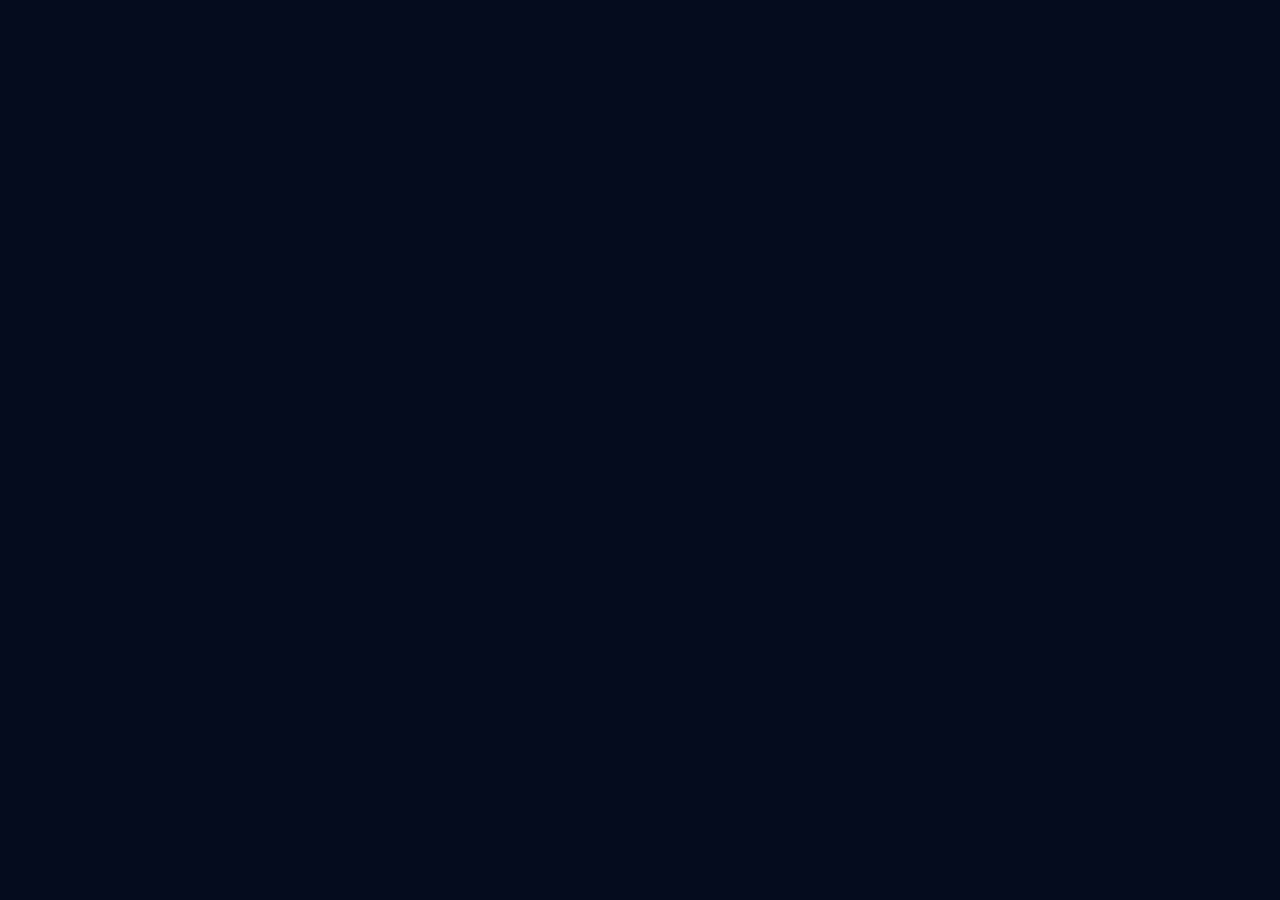
==== index.html @ e6cafde7 "Initial portfolio upload" ====
<!DOCTYPE html>
<html lang="en">
<head>
  <meta charset="UTF-8">
  <meta name="viewport" content="width=device-width, initial-scale=1.0">
  <title>SecureShare | Secure File Sharing System</title>
  <meta
    name="description"
    content="SecureShare is a structured secure file sharing demo with separated frontend, backend, styles, and architecture docs."
  >
  <link rel="preconnect" href="https://fonts.googleapis.com">
  <link rel="preconnect" href="https://fonts.gstatic.com" crossorigin>
  <link
    href="https://fonts.googleapis.com/css2?family=Plus+Jakarta+Sans:wght@300;400;500;600;700;800&family=JetBrains+Mono:wght@400;500&display=swap"
    rel="stylesheet"
  >
  <script src="https://cdnjs.cloudflare.com/ajax/libs/Chart.js/4.4.1/chart.umd.js"></script>
  <link rel="stylesheet" href="frontend/css/styles.css">
</head>
<body>
  <canvas id="bg-canvas"></canvas>
  <div class="app" id="app"></div>
  <script src="frontend/js/data.js"></script>
  <script src="frontend/js/charts.js"></script>
  <script src="frontend/js/app.js"></script>
</body>
</html>
---- frontend/css/styles.css ----
*, *::before, *::after {
  box-sizing: border-box;
  margin: 0;
  padding: 0;
}

:root {
  --bg: #030d1a;
  --bg2: #061525;
  --bg3: #071e33;
  --bg4: #0a2540;
  --blue: #1a6cf6;
  --blue2: #2879ff;
  --blue3: #3d8bff;
  --cyan: #00c6ff;
  --white: #ffffff;
  --white80: rgba(255, 255, 255, 0.8);
  --white60: rgba(255, 255, 255, 0.6);
  --white40: rgba(255, 255, 255, 0.4);
  --white20: rgba(255, 255, 255, 0.2);
  --white10: rgba(255, 255, 255, 0.1);
  --white05: rgba(255, 255, 255, 0.05);
  --success: #10d48e;
  --warning: #f59e0b;
  --danger: #f43f5e;
  --border: rgba(255, 255, 255, 0.1);
  --border2: rgba(255, 255, 255, 0.15);
  --card: rgba(255, 255, 255, 0.04);
  --card2: rgba(255, 255, 255, 0.07);
  --radius: 12px;
  --radius2: 16px;
  --radius3: 20px;
  --font: "Plus Jakarta Sans", sans-serif;
  --mono: "JetBrains Mono", monospace;
  --sidebar: 252px;
}

body {
  font-family: var(--font);
  background: var(--bg);
  color: var(--white);
  min-height: 100vh;
  overflow-x: hidden;
}

button,
input,
select,
textarea {
  font: inherit;
}

#bg-canvas {
  position: fixed;
  inset: 0;
  width: 100%;
  height: 100%;
  z-index: 0;
  pointer-events: none;
}

.app {
  position: relative;
  z-index: 1;
  display: flex;
  min-height: 100vh;
}

.auth-screen {
  width: 100%;
  display: flex;
  align-items: center;
  justify-content: center;
  min-height: 100vh;
  padding: 2rem;
}

.auth-card,
.table-card,
.chart-card,
.config-card,
.req-card,
.stat-card,
.plan-card,
.feature-mini,
.contact-card,
.contact-info {
  background:
    linear-gradient(145deg, rgba(255, 255, 255, 0.1), rgba(255, 255, 255, 0.035)),
    rgba(5, 18, 34, 0.58);
  border: 1px solid rgba(255, 255, 255, 0.14);
  border-radius: var(--radius2);
  backdrop-filter: blur(22px);
  box-shadow: 0 18px 60px rgba(0, 0, 0, 0.22), inset 0 1px 0 rgba(255, 255, 255, 0.08);
  transition: border-color 0.22s, box-shadow 0.22s, transform 0.22s;
}

.table-card:hover,
.chart-card:hover,
.config-card:hover,
.req-card:hover,
.stat-card:hover,
.plan-card:hover,
.feature-mini:hover,
.contact-card:hover,
.contact-info:hover {
  border-color: rgba(61, 139, 255, 0.34);
  box-shadow: 0 22px 70px rgba(0, 0, 0, 0.26), 0 0 34px rgba(26, 108, 246, 0.18);
  transform: translateY(-2px);
}

.auth-card {
  background: rgba(6, 21, 37, 0.92);
  border-radius: var(--radius3);
  padding: 3rem 2.5rem;
  width: 100%;
  max-width: 440px;
}

.auth-logo,
.sidebar-logo,
.user-chip,
.page-header,
.header-actions,
.config-row,
.plan-price-row,
.sub-summary {
  display: flex;
  align-items: center;
}

.auth-logo {
  gap: 10px;
  margin-bottom: 2rem;
  justify-content: center;
}

.logo-icon,
.s-logo-icon {
  background: linear-gradient(135deg, #1a6cf6, #00c6ff);
  display: flex;
  align-items: center;
  justify-content: center;
}

.logo-icon {
  width: 44px;
  height: 44px;
  border-radius: 12px;
}

.s-logo-icon {
  width: 36px;
  height: 36px;
  border-radius: 10px;
}

.auth-logo span,
.sidebar-logo span {
  font-weight: 800;
  letter-spacing: -0.5px;
}

.auth-logo span {
  font-size: 22px;
}

.sidebar-logo span {
  font-size: 17px;
}

.auth-logo em,
.sidebar-logo em {
  color: var(--cyan);
  font-style: normal;
}

.auth-title {
  font-size: 26px;
  font-weight: 700;
  margin-bottom: 0.5rem;
  text-align: center;
}

.auth-sub,
.page-sub,
.config-desc,
.fsize,
.v-date,
.v-changes,
.sub-copy p,
.sub-feature {
  color: var(--white60);
}

.auth-sub {
  font-size: 14px;
  text-align: center;
  margin-bottom: 2rem;
}

.form-group {
  margin-bottom: 1.25rem;
}

.form-label {
  display: block;
  font-size: 13px;
  font-weight: 500;
  color: var(--white80);
  margin-bottom: 0.5rem;
}

.form-input,
.search-input,
select {
  width: 100%;
  background: rgba(255, 255, 255, 0.06);
  border: 1px solid var(--border);
  border-radius: 10px;
  padding: 0.75rem 1rem;
  color: var(--white);
  outline: none;
  transition: 0.2s;
}

textarea.form-input {
  min-height: 150px;
  resize: vertical;
  line-height: 1.6;
}

.form-input:focus,
.search-input:focus,
select:focus {
  border-color: var(--blue);
  background: rgba(26, 108, 246, 0.08);
}

.form-input::placeholder,
.search-input::placeholder {
  color: var(--white40);
}

.btn,
.btn-primary {
  display: inline-flex;
  align-items: center;
  justify-content: center;
  gap: 0.5rem;
  cursor: pointer;
  transition: 0.18s;
  border: none;
}

.btn-primary {
  width: 100%;
  background: linear-gradient(135deg, #1a6cf6, #0099e6);
  border-radius: 10px;
  padding: 0.85rem;
  color: #fff;
  font-size: 15px;
  font-weight: 600;
}

.btn-primary:hover,
.btn-blue:hover {
  transform: translateY(-1px);
  box-shadow: 0 8px 32px rgba(26, 108, 246, 0.4);
}

.auth-toggle {
  text-align: center;
  margin-top: 1.5rem;
  font-size: 13px;
  color: var(--white60);
}

.auth-toggle a {
  color: var(--cyan);
  cursor: pointer;
  text-decoration: none;
  font-weight: 500;
}

.sidebar {
  width: var(--sidebar);
  min-height: 100vh;
  background: rgba(6, 21, 37, 0.95);
  border-right: 1px solid var(--border);
  display: flex;
  flex-direction: column;
  position: fixed;
  left: 0;
  top: 0;
  z-index: 100;
  backdrop-filter: blur(20px);
}

.sidebar-logo {
  padding: 1.5rem 1.25rem;
  border-bottom: 1px solid var(--border);
  gap: 10px;
}

.sidebar-nav {
  flex: 1;
  padding: 1rem 0.75rem;
  display: flex;
  flex-direction: column;
  gap: 4px;
}

.nav-section {
  font-size: 10px;
  font-weight: 700;
  letter-spacing: 1.5px;
  color: var(--white40);
  text-transform: uppercase;
  padding: 0.75rem 0.5rem 0.25rem;
  margin-top: 0.75rem;
}

.nav-item {
  display: flex;
  align-items: center;
  gap: 10px;
  padding: 0.65rem 0.75rem;
  border-radius: 10px;
  cursor: pointer;
  font-size: 13.5px;
  font-weight: 500;
  color: var(--white60);
  transition: 0.15s;
}

.nav-item:hover {
  background: var(--white05);
  color: var(--white);
}

.nav-item[data-page="contact"] {
  margin-top: 0.35rem;
  background: linear-gradient(135deg, rgba(26, 108, 246, 0.16), rgba(0, 198, 255, 0.08));
  border: 1px solid rgba(61, 139, 255, 0.22);
  box-shadow: inset 0 1px 0 rgba(255, 255, 255, 0.08);
}

.nav-item[data-page="contact"]:hover,
.nav-item[data-page="contact"].active {
  color: var(--white);
  border-color: rgba(0, 198, 255, 0.42);
  background: linear-gradient(135deg, rgba(26, 108, 246, 0.34), rgba(0, 198, 255, 0.18));
  box-shadow: 0 0 28px rgba(26, 108, 246, 0.28), inset 0 1px 0 rgba(255, 255, 255, 0.14);
  transform: translateY(-1px);
}

.nav-item.active {
  background: rgba(26, 108, 246, 0.18);
  color: var(--blue3);
  border: 1px solid rgba(26, 108, 246, 0.25);
}

.nav-badge {
  margin-left: auto;
  background: var(--blue);
  color: #fff;
  font-size: 10px;
  font-weight: 700;
  padding: 2px 7px;
  border-radius: 20px;
}

.sidebar-footer {
  padding: 1rem 0.75rem;
  border-top: 1px solid var(--border);
}

.user-chip {
  gap: 10px;
  padding: 0.6rem 0.75rem;
  border-radius: 10px;
}

.user-avatar {
  width: 32px;
  height: 32px;
  border-radius: 50%;
  background: linear-gradient(135deg, #1a6cf6, #00c6ff);
  display: flex;
  align-items: center;
  justify-content: center;
  font-size: 12px;
  font-weight: 700;
  flex-shrink: 0;
}

.user-info {
  flex: 1;
  min-width: 0;
}

.user-name {
  font-size: 13px;
  font-weight: 600;
}

.user-role {
  font-size: 11px;
  color: var(--white40);
  margin-top: 1px;
}

.logout-btn {
  cursor: pointer;
  color: var(--white40);
}

.logout-btn:hover {
  color: var(--danger);
}

.main {
  margin-left: var(--sidebar);
  flex: 1;
  padding: 2rem;
  overflow-y: auto;
}

.page-header {
  justify-content: space-between;
  margin-bottom: 2rem;
  gap: 1rem;
}

.page-title {
  font-size: 24px;
  font-weight: 800;
  letter-spacing: -0.5px;
}

.page-sub {
  font-size: 14px;
  margin-top: 2px;
}

.header-actions {
  gap: 0.75rem;
  flex-wrap: wrap;
}

.btn {
  padding: 0.6rem 1.25rem;
  border-radius: 10px;
  font-size: 13.5px;
  font-weight: 600;
}

.btn svg,
.enc-badge svg,
.config-section-title svg,
.upload-icon svg,
.modal-close svg,
.notif svg,
.sidebar svg,
.logo-icon svg,
.s-logo-icon svg {
  width: 16px;
  height: 16px;
  fill: none;
  stroke: currentColor;
  stroke-width: 2;
}

.btn-blue {
  background: linear-gradient(135deg, #1a6cf6, #0099e6);
  color: #fff;
}

.btn-ghost {
  background: var(--card);
  border: 1px solid var(--border);
  color: var(--white80);
}

.btn-ghost:hover {
  background: var(--card2);
  border-color: var(--border2);
}

.btn-danger {
  background: rgba(244, 63, 94, 0.15);
  border: 1px solid rgba(244, 63, 94, 0.3);
  color: var(--danger);
}

.btn-success {
  background: rgba(16, 212, 142, 0.15);
  border: 1px solid rgba(16, 212, 142, 0.3);
  color: var(--success);
}

.btn-sm {
  padding: 0.4rem 0.9rem;
  font-size: 12px;
}

.kpi-grid,
.charts-grid,
.config-grid,
.req-grid,
.admin-stats,
.sub-plans,
.sub-features-grid {
  display: grid;
  gap: 1rem;
}

.kpi-grid {
  grid-template-columns: repeat(4, 1fr);
  margin-bottom: 2rem;
}

.kpi-card {
  background: var(--card);
  border: 1px solid var(--border);
  border-radius: var(--radius2);
  padding: 1.25rem;
  position: relative;
  overflow: hidden;
}

.kpi-card::before {
  content: "";
  position: absolute;
  top: 0;
  left: 0;
  right: 0;
  height: 3px;
}

.kpi-card.blue::before { background: linear-gradient(90deg, #1a6cf6, #00c6ff); }
.kpi-card.green::before { background: linear-gradient(90deg, #10d48e, #05f0a3); }
.kpi-card.yellow::before { background: linear-gradient(90deg, #f59e0b, #fcd34d); }
.kpi-card.red::before { background: linear-gradient(90deg, #f43f5e, #fb7185); }

.kpi-label {
  font-size: 12px;
  font-weight: 500;
  color: var(--white60);
  text-transform: uppercase;
  letter-spacing: 0.8px;
  margin-bottom: 0.5rem;
}

.kpi-value {
  font-size: 32px;
  font-weight: 800;
  letter-spacing: -1px;
  margin-bottom: 0.25rem;
}

.kpi-change {
  font-size: 12px;
  font-weight: 500;
}

.up { color: var(--success); }
.down { color: var(--danger); }

.kpi-icon {
  position: absolute;
  right: 1.25rem;
  top: 1.25rem;
  width: 40px;
  height: 40px;
  border-radius: 10px;
  display: flex;
  align-items: center;
  justify-content: center;
}

.kpi-card.blue .kpi-icon { background: rgba(26, 108, 246, 0.15); color: var(--blue3); }
.kpi-card.green .kpi-icon { background: rgba(16, 212, 142, 0.15); color: var(--success); }
.kpi-card.yellow .kpi-icon { background: rgba(245, 158, 11, 0.15); color: var(--warning); }
.kpi-card.red .kpi-icon { background: rgba(244, 63, 94, 0.15); color: var(--danger); }

.charts-grid {
  grid-template-columns: 1fr 1fr;
  margin-bottom: 2rem;
}

.chart-card {
  padding: 1.5rem;
}

.chart-card.wide {
  grid-column: span 2;
}

.chart-title,
.table-header,
.modal-header,
.modal-footer,
.config-section-title {
  display: flex;
  align-items: center;
  justify-content: space-between;
}

.chart-title {
  font-size: 15px;
  font-weight: 700;
  margin-bottom: 1.25rem;
}

.chart-sub {
  font-size: 12px;
  color: var(--white40);
  font-weight: 400;
}

.chart-wrap {
  position: relative;
  height: 220px;
}

.chart-wrap.tall {
  height: 280px;
}

.table-card {
  overflow: hidden;
}

.table-header {
  padding: 1.25rem 1.5rem;
  border-bottom: 1px solid var(--border);
  gap: 1rem;
}

.table-title {
  font-size: 15px;
  font-weight: 700;
}

.search-input {
  width: 220px;
}

table {
  width: 100%;
  border-collapse: collapse;
}

thead th {
  padding: 0.75rem 1.5rem;
  font-size: 11px;
  font-weight: 600;
  letter-spacing: 0.8px;
  color: var(--white40);
  text-transform: uppercase;
  text-align: left;
  border-bottom: 1px solid var(--border);
}

tbody tr {
  border-bottom: 1px solid rgba(255, 255, 255, 0.05);
}

tbody tr:hover {
  background: var(--white05);
}

tbody td {
  padding: 0.9rem 1.5rem;
  font-size: 13.5px;
}

.file-name,
.action-btns,
.tabs,
.bd-legend,
.sub-badges,
.sub-feature {
  display: flex;
  align-items: center;
}

.file-name,
.action-btns,
.tabs,
.bd-legend,
.sub-badges {
  gap: 0.75rem;
}

.file-icon {
  width: 34px;
  height: 34px;
  border-radius: 8px;
  display: flex;
  align-items: center;
  justify-content: center;
  font-size: 11px;
  font-weight: 700;
}

.file-icon.pdf { background: rgba(244, 63, 94, 0.15); color: #fb7185; }
.file-icon.doc { background: rgba(26, 108, 246, 0.15); color: var(--blue3); }
.file-icon.img { background: rgba(16, 212, 142, 0.15); color: var(--success); }
.file-icon.zip { background: rgba(245, 158, 11, 0.15); color: var(--warning); }
.file-icon.txt { background: rgba(255, 255, 255, 0.08); color: var(--white60); }

.fname,
.config-key,
.sub-copy h3 {
  font-weight: 600;
}

.badge,
.enc-badge {
  display: inline-flex;
  align-items: center;
  gap: 4px;
  border-radius: 20px;
  font-size: 11px;
  font-weight: 600;
}

.badge {
  padding: 3px 10px;
}

.badge::before {
  content: "";
  width: 5px;
  height: 5px;
  border-radius: 50%;
  background: currentColor;
}

.badge.active { background: rgba(16, 212, 142, 0.15); color: var(--success); }
.badge.expired { background: rgba(244, 63, 94, 0.15); color: var(--danger); }
.badge.pending { background: rgba(245, 158, 11, 0.15); color: var(--warning); }
.badge.shared { background: rgba(26, 108, 246, 0.15); color: var(--blue3); }

.upload-zone {
  border: 2px dashed rgba(26, 108, 246, 0.4);
  border-radius: var(--radius2);
  padding: 3rem 2rem;
  text-align: center;
  cursor: pointer;
  background: rgba(26, 108, 246, 0.04);
  position: relative;
}

.upload-zone:hover,
.upload-zone.drag {
  border-color: var(--blue);
  background: rgba(26, 108, 246, 0.08);
}

.upload-icon {
  width: 56px;
  height: 56px;
  background: rgba(26, 108, 246, 0.15);
  border-radius: 16px;
  margin: 0 auto 1rem;
  display: flex;
  align-items: center;
  justify-content: center;
}

.upload-icon svg { width: 28px; height: 28px; color: var(--blue3); }

.upload-title {
  font-size: 16px;
  font-weight: 700;
  margin-bottom: 0.5rem;
}

.upload-desc {
  font-size: 13px;
  color: var(--white60);
}

.upload-input {
  position: absolute;
  inset: 0;
  opacity: 0;
  cursor: pointer;
}

.progress-bar {
  height: 6px;
  background: rgba(255, 255, 255, 0.1);
  border-radius: 10px;
  overflow: hidden;
  margin: 0.75rem 0;
}

.progress-fill {
  height: 100%;
  background: linear-gradient(90deg, #1a6cf6, #00c6ff);
  border-radius: 10px;
  transition: width 0.3s;
}

.config-grid {
  grid-template-columns: 1fr 1fr;
}

.config-card {
  padding: 1.5rem;
}

.config-section-title {
  font-size: 14px;
  font-weight: 700;
  margin-bottom: 1.25rem;
  gap: 0.5rem;
  justify-content: flex-start;
}

.config-section-title svg {
  color: var(--blue3);
}

.config-row {
  justify-content: space-between;
  padding: 0.75rem 0;
  border-bottom: 1px solid rgba(255, 255, 255, 0.05);
  gap: 1rem;
}

.config-row:last-child {
  border-bottom: none;
}

.config-desc {
  font-size: 11px;
  margin-top: 2px;
}

.toggle {
  width: 40px;
  height: 22px;
  background: rgba(255, 255, 255, 0.15);
  border-radius: 11px;
  position: relative;
  cursor: pointer;
  transition: 0.2s;
  flex-shrink: 0;
}

.toggle::after {
  content: "";
  position: absolute;
  width: 16px;
  height: 16px;
  background: #fff;
  border-radius: 50%;
  top: 3px;
  left: 3px;
  transition: 0.2s;
}

.toggle.on {
  background: var(--blue);
}

.toggle.on::after {
  left: 21px;
}

.version-timeline {
  display: flex;
  flex-direction: column;
  gap: 0.75rem;
}

.version-item {
  display: flex;
  gap: 1rem;
}

.v-dot {
  width: 10px;
  height: 10px;
  border-radius: 50%;
  background: var(--blue);
  margin-top: 4px;
  flex-shrink: 0;
}

.v-dot.current {
  background: var(--success);
  box-shadow: 0 0 0 4px rgba(16, 212, 142, 0.2);
}

.v-label {
  font-size: 13px;
  font-weight: 600;
}

.v-date,
.v-changes {
  font-size: 12px;
}

.req-grid {
  grid-template-columns: repeat(3, 1fr);
  margin-bottom: 2rem;
}

.req-card {
  padding: 1.25rem;
}

.req-id {
  font-size: 10px;
  font-weight: 700;
  letter-spacing: 1px;
  color: var(--white40);
  text-transform: uppercase;
  margin-bottom: 0.5rem;
}

.req-title {
  font-size: 14px;
  font-weight: 600;
  margin-bottom: 0.5rem;
}

.req-status-bar {
  height: 5px;
  background: rgba(255, 255, 255, 0.1);
  border-radius: 10px;
  overflow: hidden;
  margin: 0.75rem 0;
}

.req-fill {
  height: 100%;
}

.fill-done { background: linear-gradient(90deg, #10d48e, #05f0a3); }
.fill-partial { background: linear-gradient(90deg, #f59e0b, #fcd34d); }
.fill-todo { background: linear-gradient(90deg, #f43f5e, #fb7185); }

.req-meta {
  display: flex;
  align-items: center;
  justify-content: space-between;
  font-size: 11px;
  color: var(--white40);
  gap: 0.5rem;
}

.admin-stats {
  grid-template-columns: repeat(3, 1fr);
  margin-bottom: 2rem;
}

.stat-card {
  padding: 1.25rem;
  display: flex;
  align-items: center;
  gap: 1rem;
}

.stat-icon {
  width: 44px;
  height: 44px;
  border-radius: 12px;
  display: flex;
  align-items: center;
  justify-content: center;
}

.stat-icon.blue { background: rgba(26, 108, 246, 0.15); color: var(--blue3); }
.stat-icon.green { background: rgba(16, 212, 142, 0.15); color: var(--success); }
.stat-icon.orange { background: rgba(245, 158, 11, 0.15); color: var(--warning); }

.stat-num {
  font-size: 26px;
  font-weight: 800;
}

.stat-lbl {
  font-size: 12px;
  color: var(--white60);
}

.modal-overlay {
  position: fixed;
  inset: 0;
  background: rgba(0, 0, 0, 0.7);
  z-index: 200;
  display: flex;
  align-items: center;
  justify-content: center;
  padding: 2rem;
}

.modal {
  background: #061525;
  border: 1px solid var(--border2);
  border-radius: var(--radius2);
  width: 100%;
  max-width: 520px;
  max-height: 90vh;
  overflow-y: auto;
}

.modal-header,
.modal-body,
.modal-footer {
  padding: 1.5rem;
}

.modal-header {
  border-bottom: 1px solid var(--border);
}

.modal-title {
  font-size: 17px;
  font-weight: 700;
}

.modal-close {
  width: 32px;
  height: 32px;
  background: var(--card2);
  border-radius: 8px;
  display: grid;
  place-items: center;
  color: var(--white60);
  border: none;
  cursor: pointer;
}

.modal-footer {
  border-top: 1px solid var(--border);
  justify-content: flex-end;
  gap: 0.75rem;
}

.notif {
  position: fixed;
  bottom: 2rem;
  right: 2rem;
  background: #061525;
  border: 1px solid var(--success);
  border-radius: 12px;
  padding: 1rem 1.25rem;
  display: flex;
  align-items: center;
  gap: 0.75rem;
  font-size: 13.5px;
  font-weight: 500;
  z-index: 300;
}

.tabs {
  margin-bottom: 1.5rem;
  background: var(--card);
  border: 1px solid var(--border);
  border-radius: 10px;
  padding: 4px;
  width: fit-content;
}

.tab {
  padding: 0.5rem 1.1rem;
  border-radius: 8px;
  font-size: 13px;
  font-weight: 500;
  cursor: pointer;
  color: var(--white60);
}

.tab.active {
  background: rgba(26, 108, 246, 0.2);
  color: var(--blue3);
}

.online-dot {
  width: 8px;
  height: 8px;
  border-radius: 50%;
  background: var(--success);
  display: inline-block;
  margin-right: 6px;
  box-shadow: 0 0 0 3px rgba(16, 212, 142, 0.2);
}

.enc-badge {
  background: rgba(0, 198, 255, 0.08);
  border: 1px solid rgba(0, 198, 255, 0.2);
  padding: 3px 10px;
  color: var(--cyan);
}

.link-box {
  background: var(--bg3);
  border: 1px solid var(--border);
  border-radius: 10px;
  padding: 0.75rem 1rem;
  font-family: var(--mono);
  font-size: 12px;
  color: var(--cyan);
  display: flex;
  align-items: center;
  justify-content: space-between;
  gap: 0.5rem;
  word-break: break-all;
  margin-top: 0.75rem;
}

.expiry {
  font-size: 11px;
  font-family: var(--mono);
  color: var(--white60);
  background: rgba(255, 255, 255, 0.06);
  padding: 2px 8px;
  border-radius: 6px;
}

.bd-legend {
  margin-bottom: 1rem;
  font-size: 12px;
  gap: 1.5rem;
}

.bd-leg-item {
  display: flex;
  align-items: center;
  gap: 0.4rem;
  color: var(--white60);
}

.bd-leg-dot {
  width: 10px;
  height: 3px;
  border-radius: 2px;
}

.sub-grid {
  display: grid;
  grid-template-columns: 1.15fr 0.85fr;
  gap: 1.25rem;
  margin-bottom: 1.5rem;
}

.sub-summary,
.plan-card,
.feature-mini {
  padding: 1.5rem;
}

.sub-summary {
  justify-content: space-between;
  gap: 1.5rem;
}

.sub-badges {
  flex-wrap: wrap;
  margin-top: 1rem;
}

.sub-copy h2 {
  font-size: 26px;
  margin-bottom: 0.5rem;
}

.sub-copy p {
  line-height: 1.7;
}

.sub-metric {
  display: grid;
  grid-template-columns: repeat(2, minmax(120px, 1fr));
  gap: 0.9rem;
  width: 100%;
}

.sub-metric-card {
  background: rgba(255, 255, 255, 0.05);
  border: 1px solid var(--border);
  border-radius: var(--radius);
  padding: 1rem;
}

.sub-metric-card strong {
  display: block;
  font-size: 24px;
  margin-bottom: 0.3rem;
}

.sub-plans {
  grid-template-columns: repeat(3, 1fr);
}

.plan-card.featured {
  border-color: rgba(26, 108, 246, 0.35);
  box-shadow: 0 10px 40px rgba(26, 108, 246, 0.18);
}

.plan-name {
  font-size: 12px;
  color: var(--white60);
  text-transform: uppercase;
  letter-spacing: 1px;
  margin-bottom: 0.75rem;
}

.plan-price-row {
  justify-content: space-between;
  margin-bottom: 0.75rem;
  gap: 1rem;
}

.plan-price {
  font-size: 34px;
  font-weight: 800;
}

.plan-cycle {
  color: var(--white40);
  font-size: 13px;
}

.plan-card ul {
  list-style: none;
  margin: 1rem 0 1.25rem;
  display: grid;
  gap: 0.7rem;
}

.sub-features-grid {
  grid-template-columns: repeat(4, 1fr);
  margin-top: 1.25rem;
}

.feature-mini h4 {
  margin-bottom: 0.5rem;
  font-size: 14px;
}

.sub-feature {
  gap: 0.65rem;
  font-size: 13px;
}

.code-card {
  font-family: var(--mono);
  font-size: 12px;
  color: var(--cyan);
  background: rgba(0, 198, 255, 0.06);
  border: 1px solid rgba(0, 198, 255, 0.18);
  border-radius: 10px;
  padding: 1rem;
}

.contact-layout {
  display: grid;
  grid-template-columns: 1fr 1.3fr;
  gap: 60px;
  align-items: start;
}

.contact-info,
.contact-card {
  position: relative;
  overflow: hidden;
  padding: 1.6rem;
}

.contact-info::before,
.contact-card::before {
  content: "";
  position: absolute;
  inset: -1px;
  background: radial-gradient(circle at 18% 0%, rgba(0, 198, 255, 0.22), transparent 34%);
  pointer-events: none;
}

.contact-info > *,
.contact-card > * {
  position: relative;
  z-index: 1;
}

.contact-info h3 {
  font-size: 22px;
  font-weight: 700;
  color: var(--white);
  margin: 14px 0;
}

.contact-info > p {
  font-size: 15px;
  color: var(--white60);
  line-height: 1.8;
  margin-bottom: 32px;
}

.contact-points {
  display: flex;
  flex-direction: column;
  gap: 20px;
}

.contact-point {
  display: flex;
  gap: 14px;
  border-bottom: 1px solid var(--border);
  padding-bottom: 18px;
}

.contact-point:last-child {
  border-bottom: none;
  padding-bottom: 0;
}

.contact-icon {
  width: 42px;
  height: 42px;
  border-radius: 12px;
  display: grid;
  place-items: center;
  flex-shrink: 0;
  color: var(--cyan);
  background: rgba(26, 108, 246, 0.14);
  box-shadow: 0 0 28px rgba(26, 108, 246, 0.22);
}

.contact-icon svg,
.contact-submit svg {
  width: 17px;
  height: 17px;
  fill: none;
  stroke: currentColor;
  stroke-width: 2;
}

.contact-point strong {
  display: block;
  font-size: 13px;
  font-weight: 700;
  color: var(--white);
  margin-bottom: 4px;
}

.contact-point span {
  font-size: 14px;
  color: var(--white60);
}

.contact-point a {
  color: var(--cyan);
  text-decoration: none;
  transition: 0.18s;
}

.contact-point a:hover {
  color: var(--white);
  text-shadow: 0 0 16px rgba(0, 198, 255, 0.65);
}

.contact-submit {
  width: 100%;
}

@media (max-width: 1100px) {
  .kpi-grid,
  .sub-plans {
    grid-template-columns: repeat(2, 1fr);
  }

  .charts-grid,
  .config-grid,
  .sub-grid,
  .sub-features-grid,
  .contact-layout {
    grid-template-columns: 1fr;
  }

  .contact-layout {
    gap: 1.25rem;
  }

  .chart-card.wide {
    grid-column: span 1;
  }

  .req-grid {
    grid-template-columns: repeat(2, 1fr);
  }
}

@media (max-width: 900px) {
  .sidebar {
    position: static;
    width: 100%;
    min-height: auto;
  }

  .app {
    flex-direction: column;
  }

  .main {
    margin-left: 0;
    padding: 1.25rem;
  }

  .kpi-grid,
  .admin-stats,
  .req-grid,
  .sub-plans {
    grid-template-columns: 1fr;
  }

  .sub-summary {
    flex-direction: column;
    align-items: flex-start;
  }

  .sub-metric {
    grid-template-columns: 1fr;
  }

  .table-card {
    overflow-x: auto;
  }

  .page-header {
    align-items: flex-start;
    flex-direction: column;
  }
}

@media (max-width: 560px) {
  .auth-screen,
  .main {
    padding: 1rem;
  }

  .auth-card,
  .contact-info,
  .contact-card {
    padding: 1.25rem;
  }

  .contact-point {
    align-items: flex-start;
  }

  .header-actions,
  .tabs {
    width: 100%;
  }

  .btn,
  .search-input {
    width: 100%;
  }
}
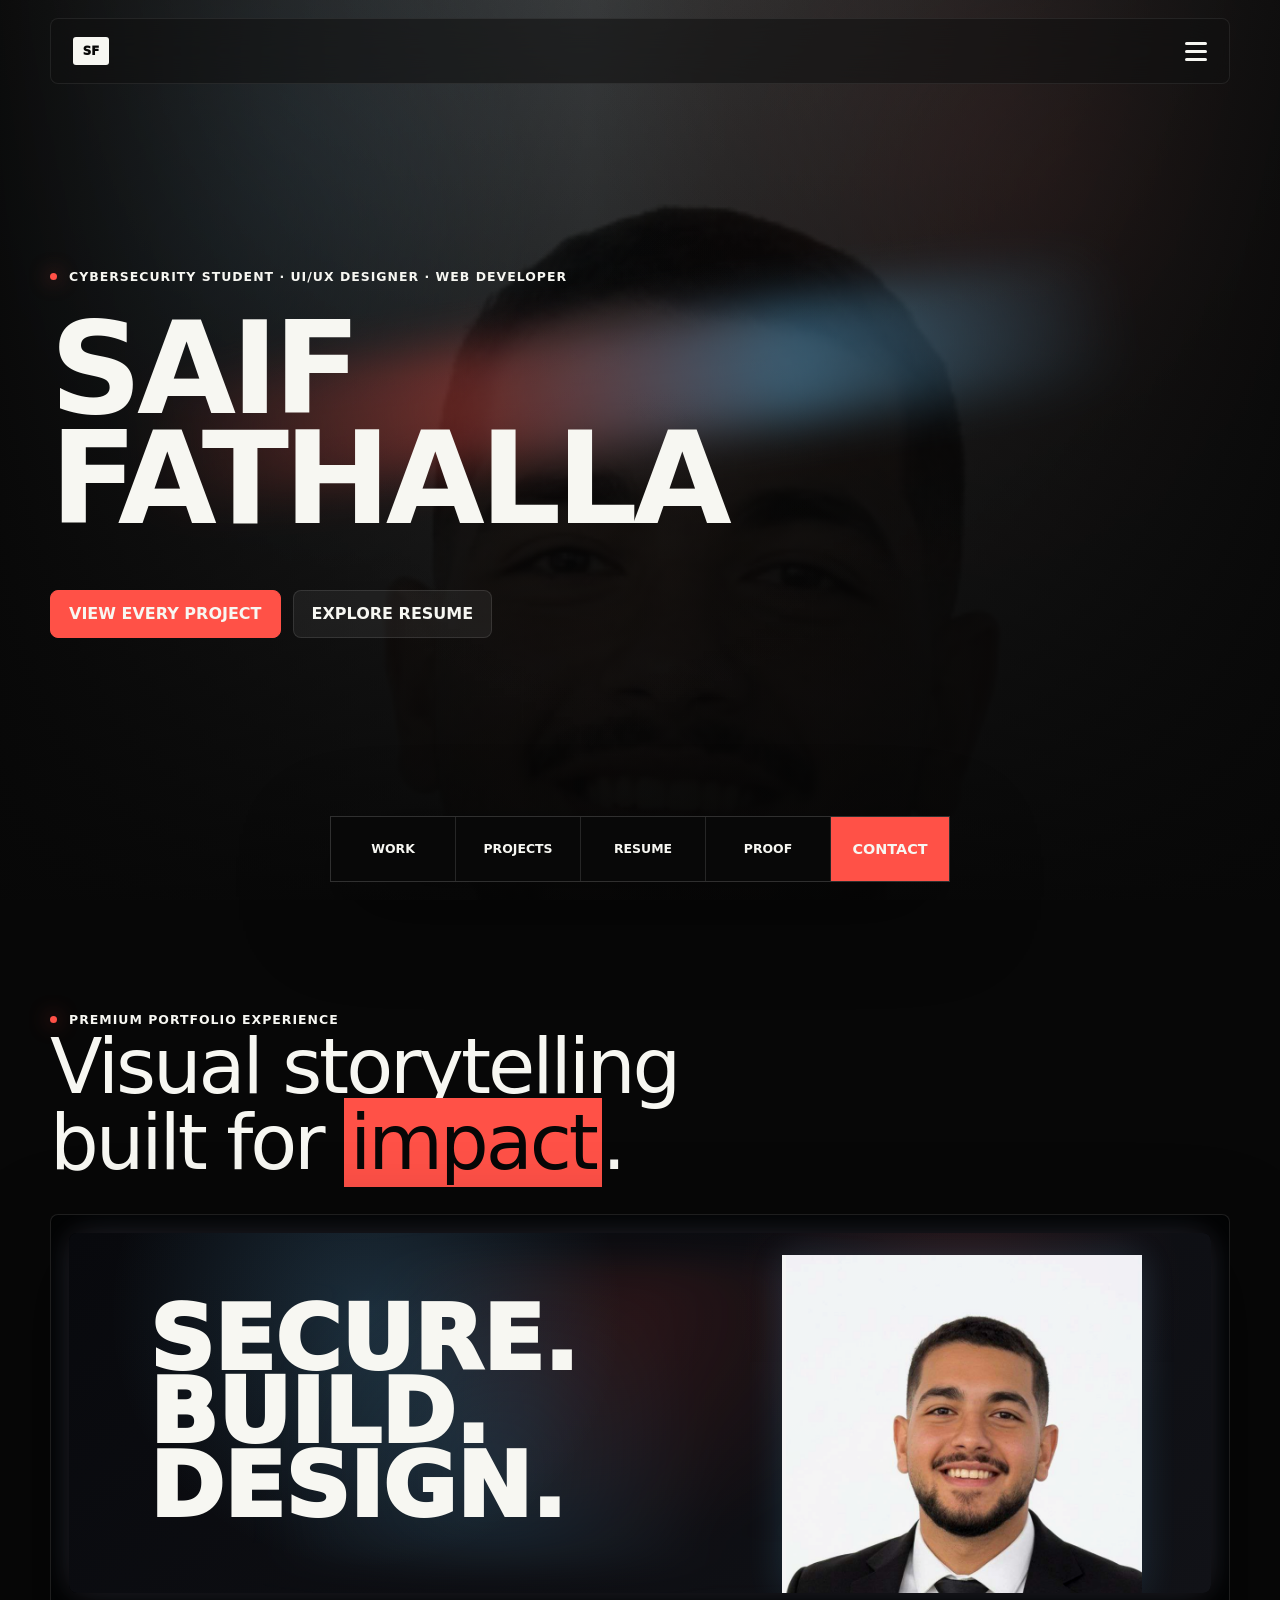
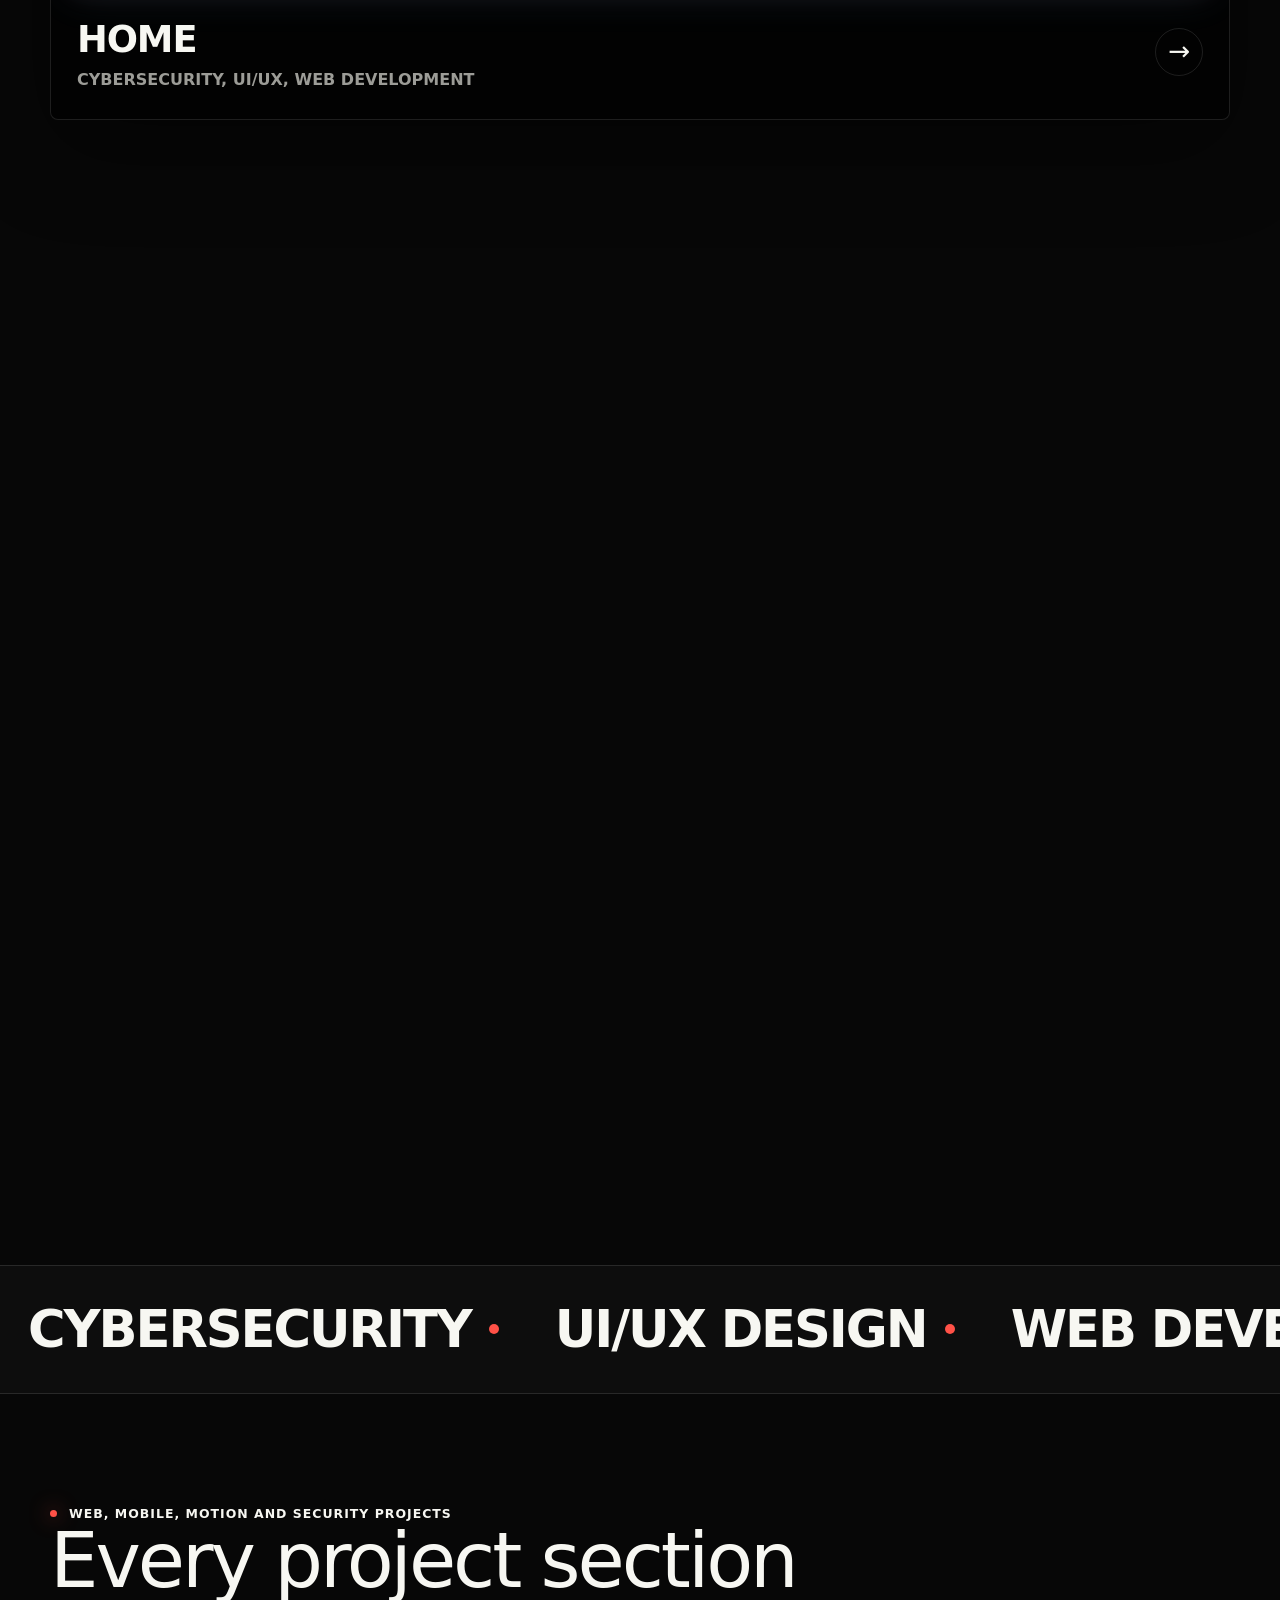
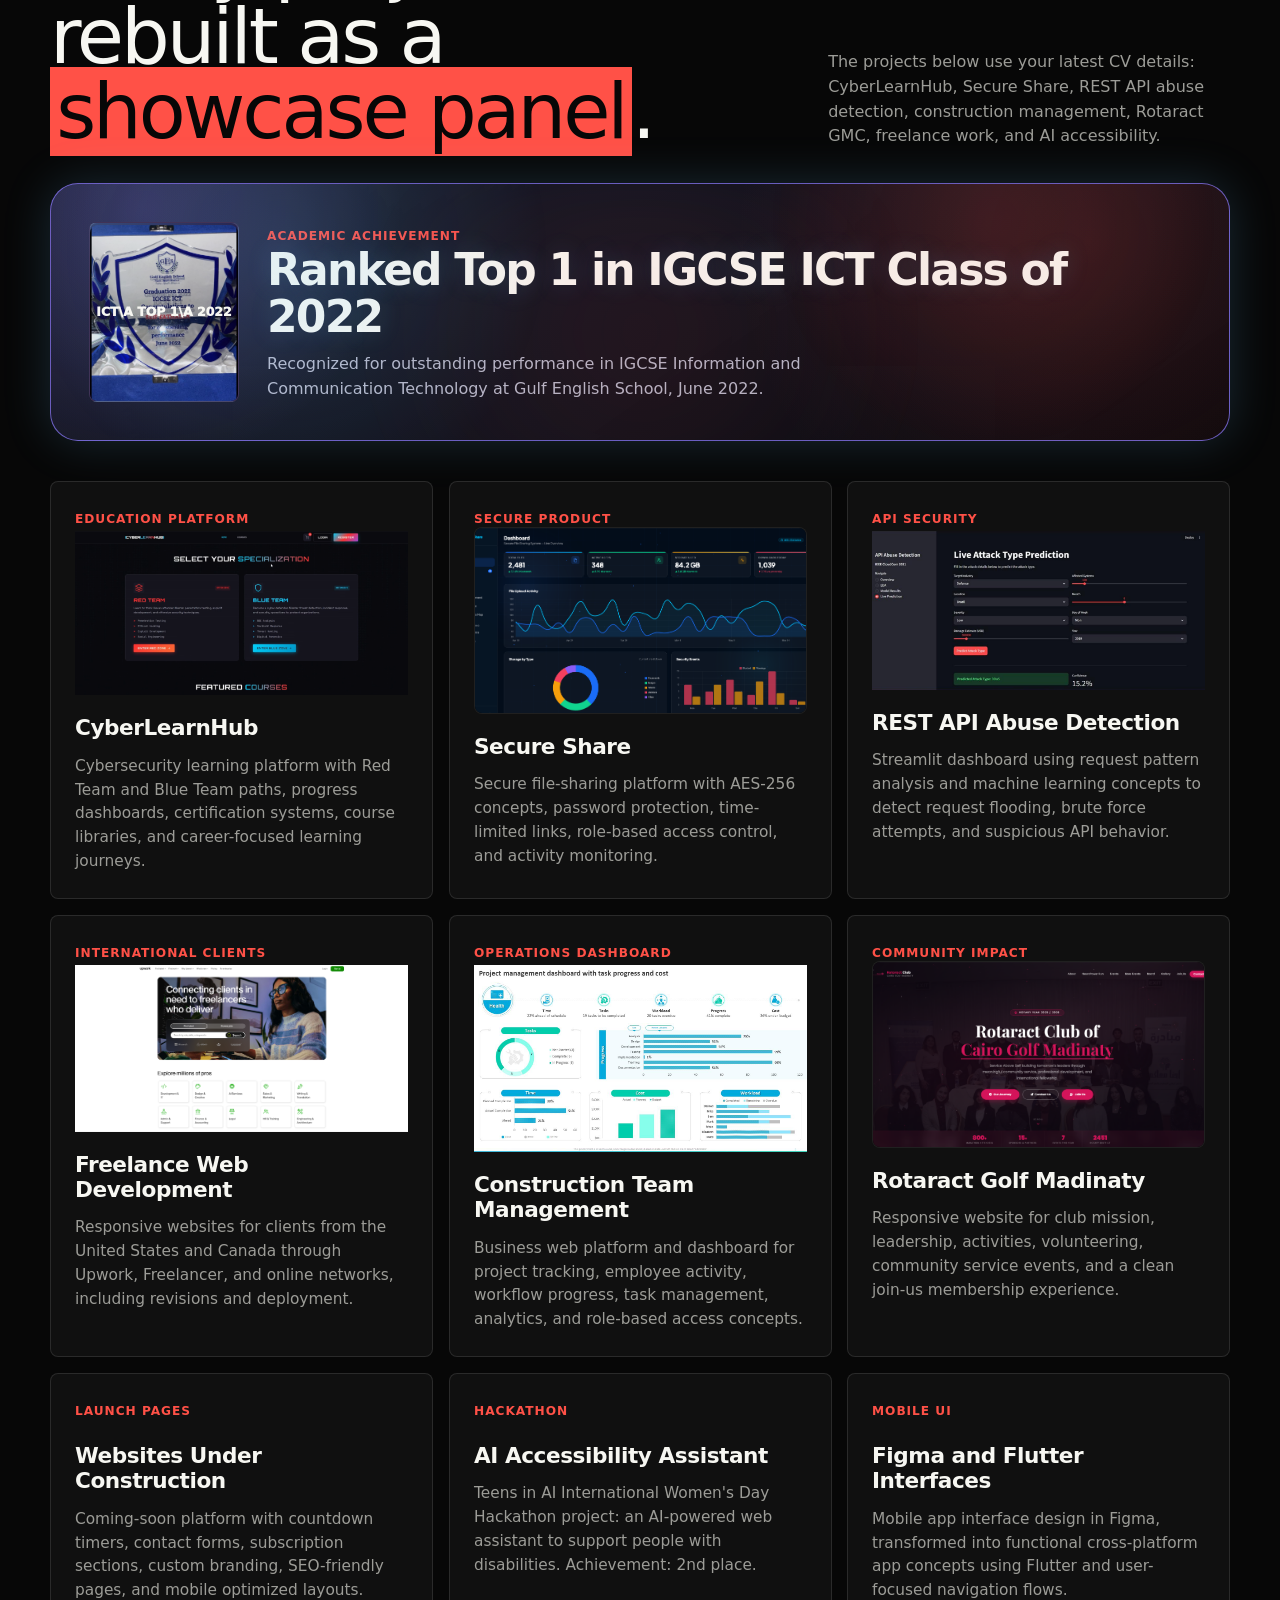
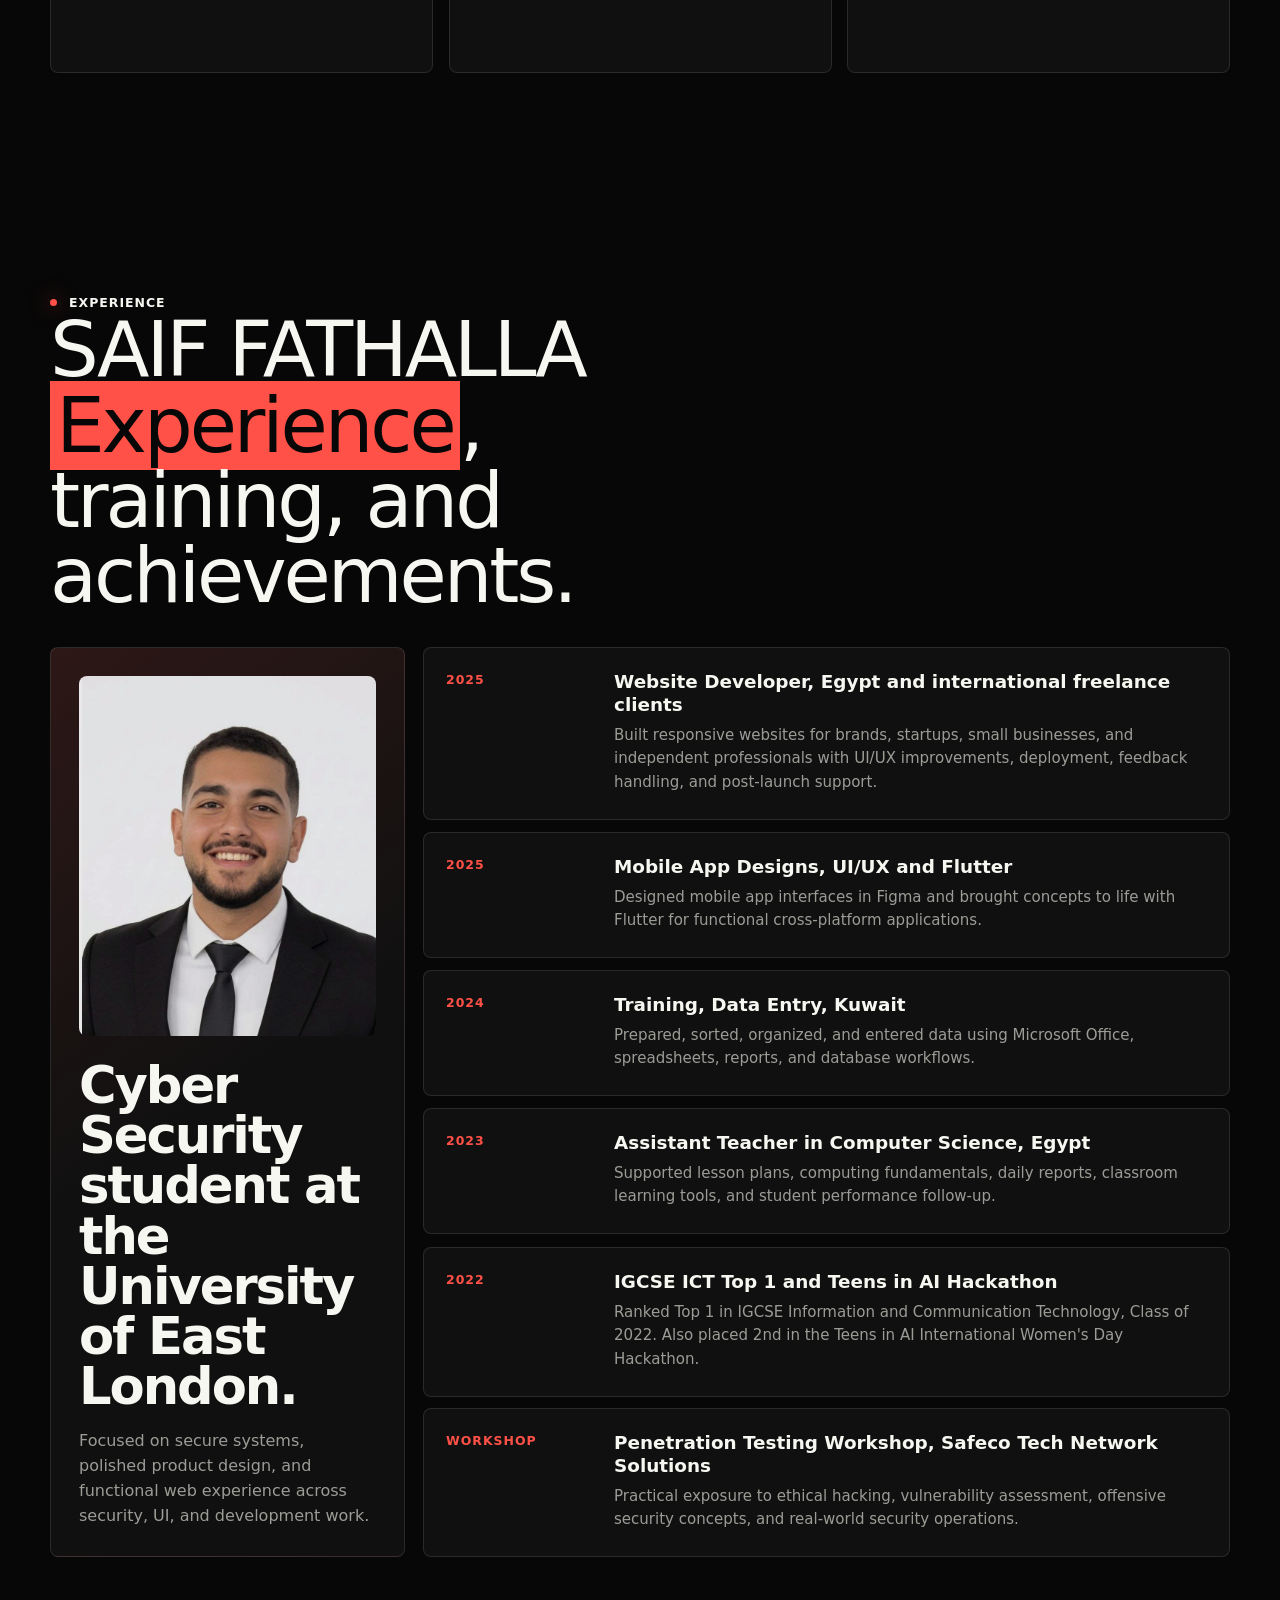
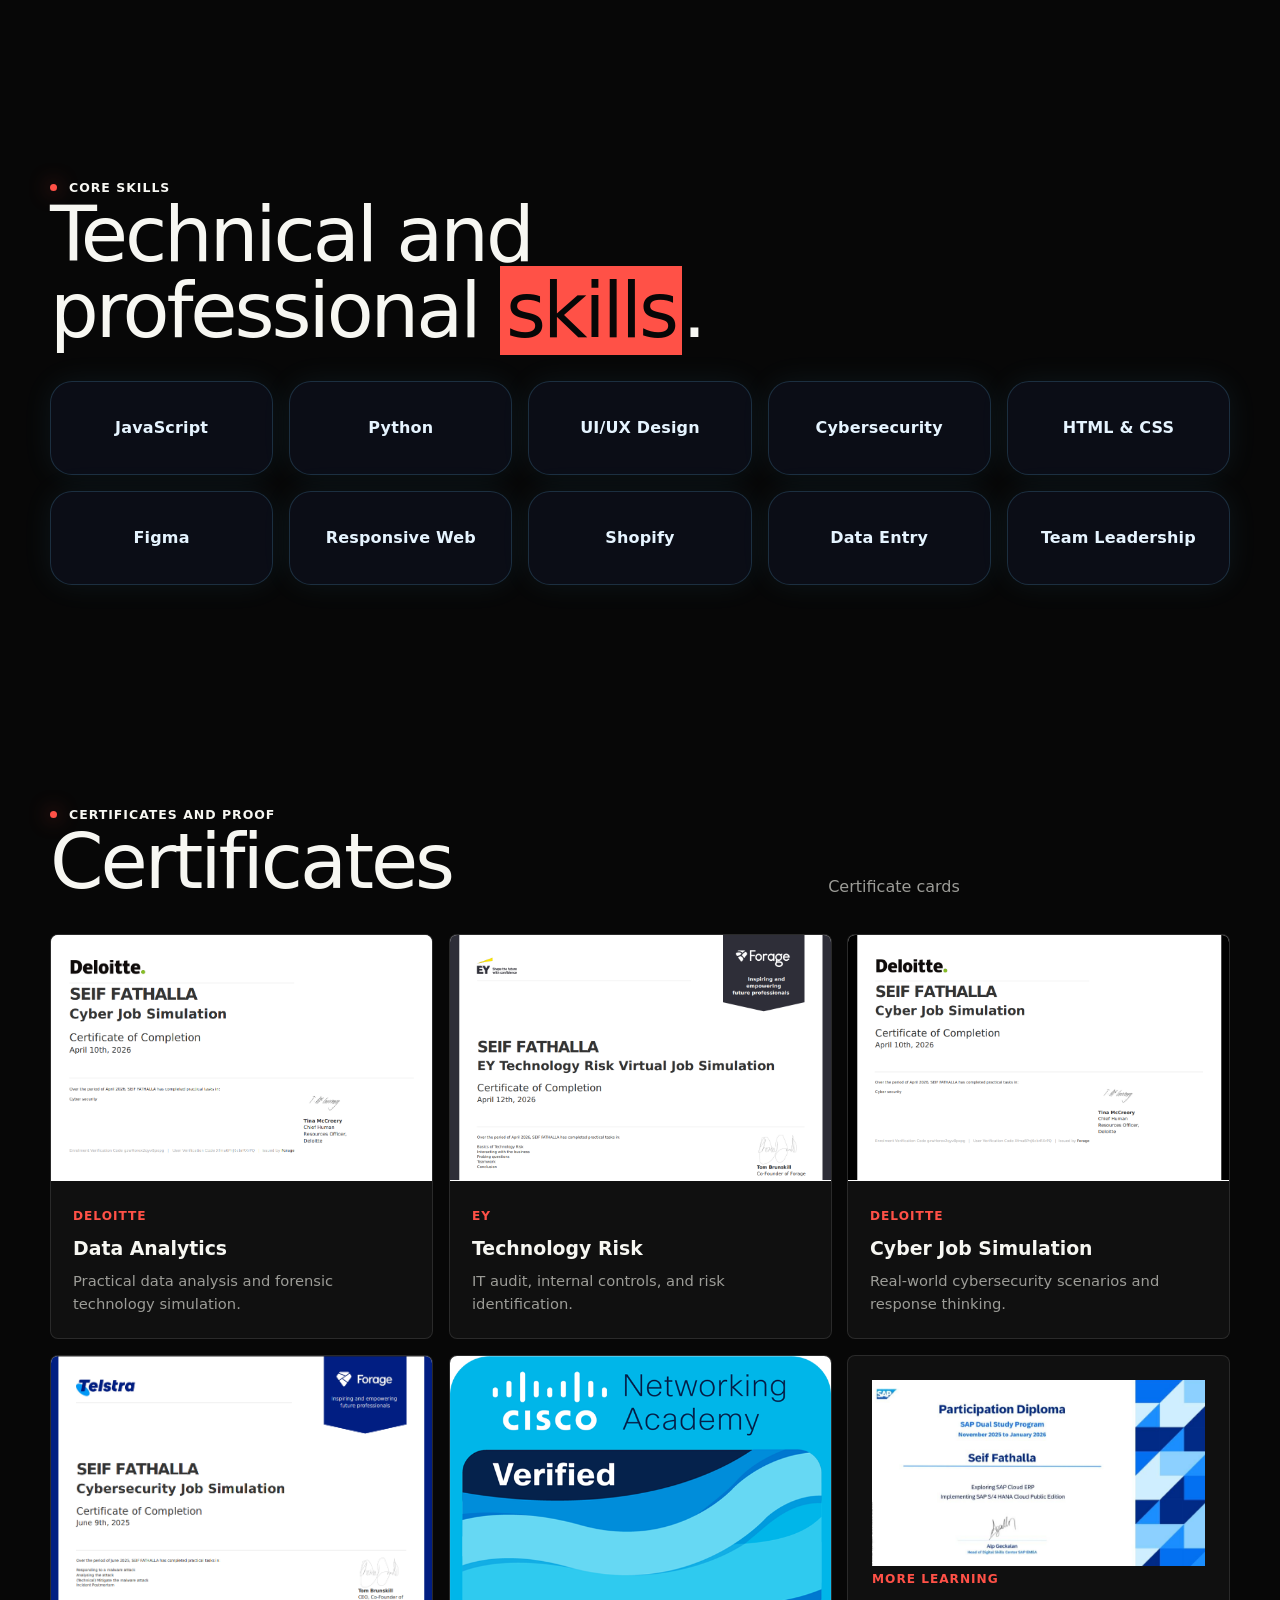
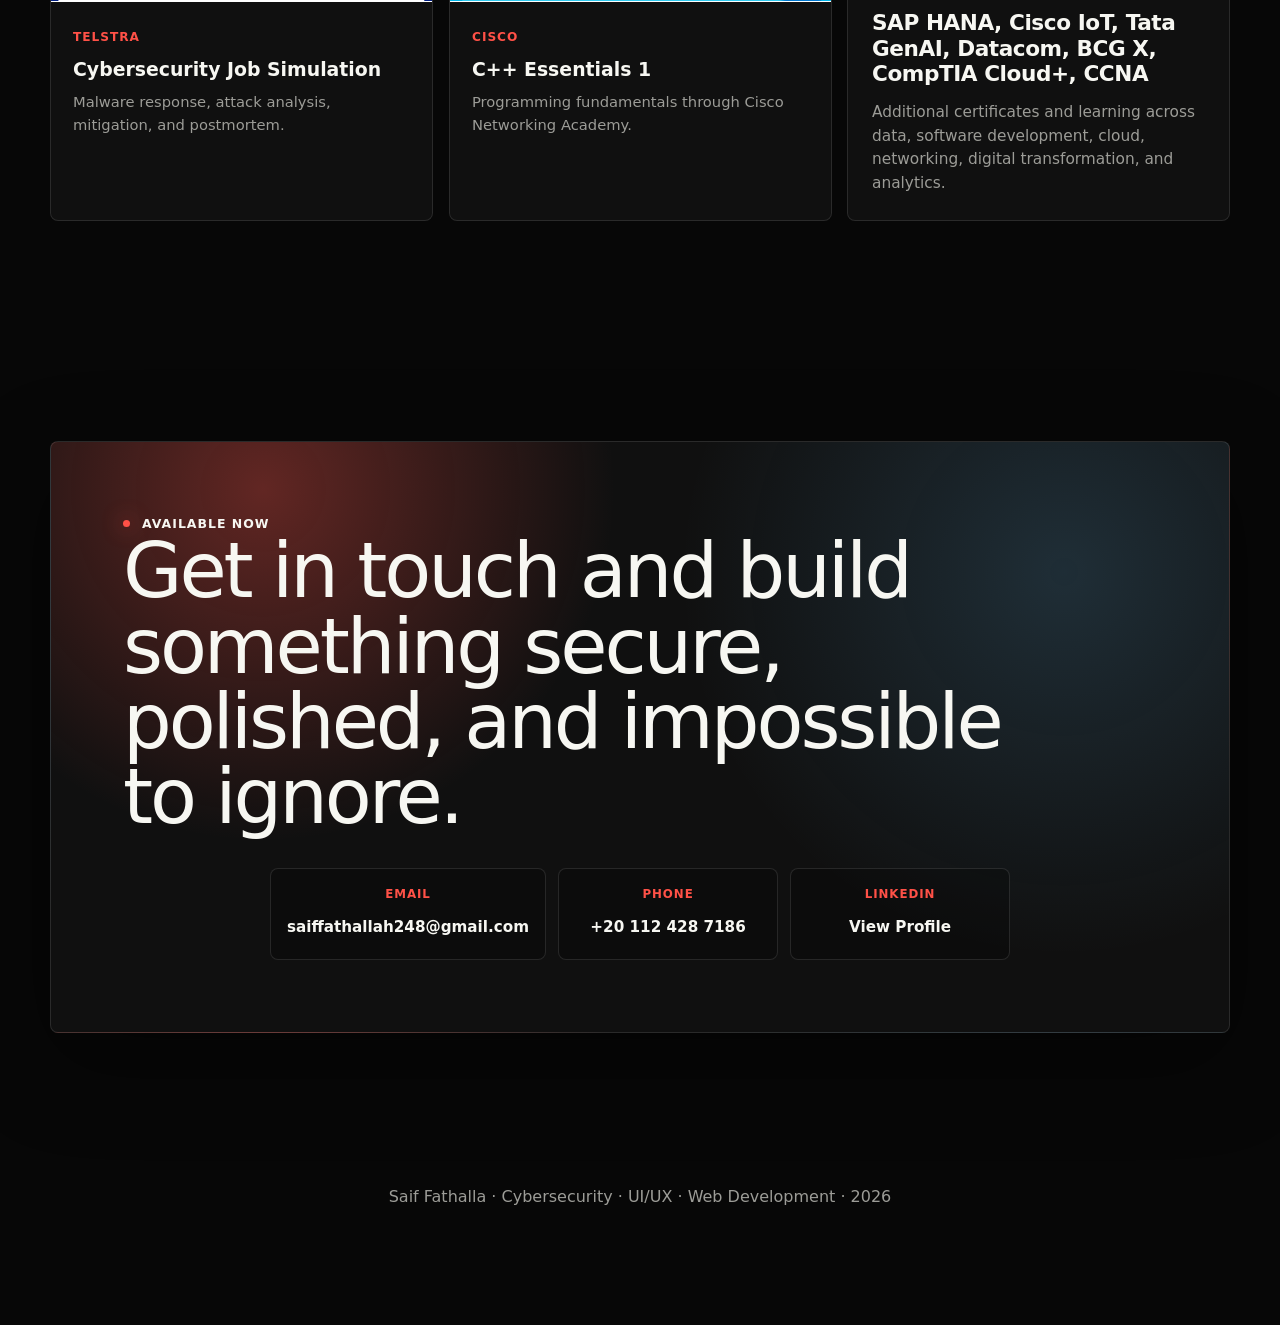
==== commit 80dc6c57: "Publish portfolio as homepage" ====
--- a/index.html
+++ b/index.html
@@ -3,25 +3,1497 @@
 <head>
   <meta charset="UTF-8">
   <meta name="viewport" content="width=device-width, initial-scale=1.0">
-  <title>SecureShare | Secure File Sharing System</title>
-  <meta
-    name="description"
-    content="SecureShare is a structured secure file sharing demo with separated frontend, backend, styles, and architecture docs."
-  >
-  <link rel="preconnect" href="https://fonts.googleapis.com">
-  <link rel="preconnect" href="https://fonts.gstatic.com" crossorigin>
-  <link
-    href="https://fonts.googleapis.com/css2?family=Plus+Jakarta+Sans:wght@300;400;500;600;700;800&family=JetBrains+Mono:wght@400;500&display=swap"
-    rel="stylesheet"
-  >
-  <script src="https://cdnjs.cloudflare.com/ajax/libs/Chart.js/4.4.1/chart.umd.js"></script>
-  <link rel="stylesheet" href="frontend/css/styles.css">
+  <title>Saif Fathalla | /PORTFOLIO</title>
+  <meta name="description" content="Cinematic portfolio for Saif Fathalla: cybersecurity, UI/UX, web development, projects, resume, and certificates.">
+  <style>
+    :root {
+      --black: #070707;
+      --panel: #101010;
+      --panel-2: #151515;
+      --line: rgba(255, 255, 255, 0.11);
+      --text: #f7f7f2;
+      --muted: #9c9c97;
+      --coral: #ff5147;
+      --coral-dark: #db3029;
+      --blue: #6cc8ff;
+      --violet: #8d7cff;
+      --lime: #d6ff4f;
+      --shadow: 0 28px 90px rgba(0, 0, 0, 0.42);
+      --radius: 8px;
+      --max: 1180px;
+    }
+
+    * {
+      box-sizing: border-box;
+      margin: 0;
+      padding: 0;
+    }
+
+    html {
+      scroll-behavior: smooth;
+    }
+
+    body {
+      min-height: 100vh;
+      color: var(--text);
+      background: var(--black);
+      font-family: Inter, ui-sans-serif, system-ui, -apple-system, BlinkMacSystemFont, "Segoe UI", sans-serif;
+      line-height: 1.55;
+      overflow-x: hidden;
+    }
+
+    body::before {
+      content: "";
+      position: fixed;
+      inset: 0;
+      z-index: -4;
+      pointer-events: none;
+      background:
+        radial-gradient(circle at 22% 14%, rgba(108, 200, 255, 0.22), transparent 28rem),
+        radial-gradient(circle at 82% 18%, rgba(255, 81, 71, 0.16), transparent 28rem),
+        linear-gradient(180deg, #111 0%, #070707 48%, #0c0c0c 100%);
+      animation: atmosphere 14s ease-in-out infinite alternate;
+    }
+
+    body::after {
+      content: "";
+      position: fixed;
+      inset: 0;
+      z-index: -3;
+      pointer-events: none;
+      opacity: 0.22;
+      background-image:
+        linear-gradient(rgba(255, 255, 255, 0.035) 1px, transparent 1px),
+        linear-gradient(90deg, rgba(255, 255, 255, 0.035) 1px, transparent 1px);
+      background-size: 58px 58px;
+      mask-image: linear-gradient(to bottom, transparent, black 18%, black 88%, transparent);
+    }
+
+    a {
+      color: inherit;
+      text-decoration: none;
+    }
+
+    img {
+      display: block;
+      max-width: 100%;
+    }
+
+    .shell {
+      width: min(var(--max), calc(100% - 36px));
+      margin: 0 auto;
+    }
+
+    .topbar {
+      position: fixed;
+      top: 18px;
+      left: 50%;
+      z-index: 30;
+      width: min(var(--max), calc(100% - 36px));
+      display: flex;
+      align-items: center;
+      justify-content: space-between;
+      padding: 18px 22px;
+      border: 1px solid rgba(255, 255, 255, 0.08);
+      border-radius: var(--radius);
+      background: rgba(16, 16, 16, 0.58);
+      backdrop-filter: blur(18px);
+      transform: translateX(-50%);
+    }
+
+    .mark {
+      display: grid;
+      width: 36px;
+      height: 28px;
+      place-items: center;
+      color: var(--black);
+      background: var(--text);
+      border-radius: 3px;
+      font-size: 0.74rem;
+      font-weight: 950;
+      letter-spacing: 0;
+    }
+
+    .menu {
+      display: inline-grid;
+      gap: 5px;
+      width: 22px;
+    }
+
+    .menu span {
+      height: 3px;
+      background: var(--text);
+      border-radius: 999px;
+    }
+
+    .dock {
+      position: fixed;
+      left: 50%;
+      bottom: 18px;
+      z-index: 40;
+      display: grid;
+      grid-template-columns: repeat(4, minmax(70px, 1fr)) minmax(118px, auto);
+      width: min(620px, calc(100% - 28px));
+      border: 1px solid rgba(255, 255, 255, 0.16);
+      background: rgba(9, 9, 9, 0.86);
+      box-shadow: var(--shadow);
+      backdrop-filter: blur(18px);
+      transform: translateX(-50%);
+    }
+
+    .dock a {
+      display: grid;
+      min-height: 64px;
+      place-items: center;
+      border-right: 1px solid rgba(255, 255, 255, 0.12);
+      color: var(--text);
+      font-size: 0.78rem;
+      font-weight: 900;
+      text-transform: uppercase;
+      transition: background 180ms ease, color 180ms ease;
+    }
+
+    .dock a:hover {
+      background: rgba(255, 255, 255, 0.08);
+      color: var(--coral);
+    }
+
+    .dock .contact-tab {
+      border-right: 0;
+      color: var(--text);
+      background: var(--coral);
+      font-size: 0.9rem;
+    }
+
+    .dock .contact-tab:hover {
+      color: var(--text);
+      background: var(--coral-dark);
+    }
+
+    .hero {
+      position: relative;
+      min-height: 100vh;
+      display: grid;
+      align-items: center;
+      padding: 110px 0 105px;
+      overflow: hidden;
+    }
+
+    .hero-bg {
+      position: absolute;
+      inset: 0;
+      z-index: -2;
+      overflow: hidden;
+      background:
+        radial-gradient(circle at 20% 24%, rgba(108, 200, 255, 0.12), transparent 18rem),
+        radial-gradient(circle at 78% 18%, rgba(255, 81, 71, 0.12), transparent 16rem);
+    }
+
+    .hero-bg img {
+      width: 100%;
+      height: 100%;
+      object-fit: cover;
+      object-position: center top;
+      opacity: 0.44;
+      filter: grayscale(0.35) contrast(1.18) brightness(0.58);
+      transform: scale(1.05);
+      animation: slowZoom 16s ease-in-out infinite alternate;
+    }
+
+    .hero-bg::before {
+      content: "";
+      position: absolute;
+      inset: 0;
+      z-index: 1;
+      background:
+        linear-gradient(90deg, rgba(7, 7, 7, 0.92), rgba(7, 7, 7, 0.24) 46%, rgba(7, 7, 7, 0.88)),
+        linear-gradient(180deg, rgba(7, 7, 7, 0.08), rgba(7, 7, 7, 0.94));
+    }
+
+    .hero-bg::after {
+      content: "";
+      position: absolute;
+      inset: 0;
+      z-index: 0;
+      background:
+        radial-gradient(circle at 15% 28%, rgba(108, 200, 255, 0.16), transparent 18rem),
+        radial-gradient(circle at 85% 22%, rgba(255, 81, 71, 0.12), transparent 16rem);
+      opacity: 0.78;
+      filter: blur(20px);
+      animation: glowShift 18s ease-in-out infinite alternate;
+      pointer-events: none;
+    }
+
+    .streak {
+      position: absolute;
+      left: 10%;
+      top: 36%;
+      z-index: -1;
+      width: 78vw;
+      height: 120px;
+      background: linear-gradient(90deg, transparent, rgba(255, 81, 71, 0.74), rgba(108, 200, 255, 0.85), transparent);
+      filter: blur(24px);
+      transform: rotate(-8deg);
+      opacity: 0.48;
+      animation: streakMove 7.5s ease-in-out infinite alternate;
+    }
+
+    .hero-content {
+      display: grid;
+      gap: 28px;
+    }
+
+    .eyebrow {
+      display: flex;
+      align-items: center;
+      gap: 12px;
+      color: var(--text);
+      font-size: 0.78rem;
+      font-weight: 900;
+      letter-spacing: 0.08em;
+      text-transform: uppercase;
+    }
+
+    .eyebrow::before {
+      content: "";
+      width: 7px;
+      height: 7px;
+      border-radius: 50%;
+      background: var(--coral);
+      box-shadow: 0 0 20px rgba(255, 81, 71, 0.8);
+    }
+
+    h1 {
+      font-size: clamp(3.25rem, 10vw, 8.8rem);
+      line-height: 0.86;
+      letter-spacing: -0.04em;
+      text-transform: uppercase;
+    }
+
+    .hero-name {
+      display: block;
+      max-width: 850px;
+    }
+
+    .hero-copy {
+      max-width: 700px;
+      color: rgba(247, 247, 242, 0.82);
+      font-size: clamp(1rem, 2vw, 1.3rem);
+    }
+
+    .hero-actions {
+      display: flex;
+      flex-wrap: wrap;
+      gap: 12px;
+    }
+
+    .button {
+      display: inline-flex;
+      min-height: 48px;
+      align-items: center;
+      justify-content: center;
+      padding: 0 18px;
+      border: 1px solid var(--line);
+      border-radius: var(--radius);
+      color: var(--text);
+      background: rgba(255, 255, 255, 0.06);
+      font-weight: 900;
+      text-transform: uppercase;
+      transition: transform 180ms ease, background 180ms ease, border-color 180ms ease;
+    }
+
+    .button.primary {
+      border-color: var(--coral);
+      background: var(--coral);
+    }
+
+    .button:hover {
+      transform: translateY(-2px);
+      border-color: rgba(255, 255, 255, 0.36);
+      background: rgba(255, 255, 255, 0.12);
+    }
+
+    .button.primary:hover {
+      background: var(--coral-dark);
+    }
+
+    section {
+      padding: 110px 0;
+    }
+
+    .section-head {
+      display: grid;
+      grid-template-columns: minmax(0, 0.78fr) minmax(280px, 0.42fr);
+      gap: 32px;
+      align-items: end;
+      margin-bottom: 34px;
+    }
+
+    h2 {
+      max-width: 880px;
+      font-size: clamp(2.25rem, 6vw, 5.4rem);
+      line-height: 0.98;
+      letter-spacing: -0.04em;
+      font-weight: 500;
+      overflow-wrap: anywhere;
+    }
+
+    .mark-text {
+      display: inline;
+      color: var(--black);
+      background: var(--coral);
+      box-decoration-break: clone;
+      -webkit-box-decoration-break: clone;
+      padding: 0 0.08em;
+    }
+
+    .section-note {
+      color: var(--muted);
+      font-size: 1rem;
+    }
+
+    .preview-stack {
+      display: grid;
+      gap: 24px;
+    }
+
+    .preview-card {
+      overflow: hidden;
+      border: 1px solid var(--line);
+      border-radius: var(--radius);
+      background: #020202;
+      box-shadow: var(--shadow);
+      transform-style: preserve-3d;
+      transition: transform 260ms ease, border-color 260ms ease;
+    }
+
+    .preview-card:hover {
+      border-color: rgba(255, 81, 71, 0.6);
+      transform: translateY(-8px);
+    }
+
+    .mockup {
+      position: relative;
+      min-height: 360px;
+      margin: 18px;
+      overflow: hidden;
+      border-radius: var(--radius);
+      background:
+        radial-gradient(circle at 18% 22%, rgba(255, 81, 71, 0.7), transparent 12rem),
+        radial-gradient(circle at 82% 18%, rgba(108, 200, 255, 0.6), transparent 14rem),
+        linear-gradient(135deg, #111, #050505);
+    }
+
+    .mockup::before {
+      content: "";
+      position: absolute;
+      inset: 24px;
+      border: 1px solid rgba(255, 255, 255, 0.16);
+      border-radius: var(--radius);
+    }
+
+    .mockup::after {
+      content: attr(data-title);
+      position: absolute;
+      left: 50%;
+      top: 50%;
+      width: min(720px, calc(100% - 54px));
+      color: var(--text);
+      font-size: clamp(2.4rem, 7vw, 7.5rem);
+      font-weight: 950;
+      line-height: 0.82;
+      text-align: center;
+      text-transform: uppercase;
+      transform: translate(-50%, -50%);
+    }
+
+    .mockup.light {
+      background:
+        radial-gradient(circle at 75% 25%, rgba(214, 255, 79, 0.65), transparent 10rem),
+        linear-gradient(135deg, #f5f5f1, #b8dff8);
+    }
+
+    .mockup.light::after {
+      color: var(--black);
+    }
+
+    .mockup.profile {
+      background:
+        radial-gradient(circle at 26% 22%, rgba(108, 200, 255, 0.18), transparent 16rem),
+        radial-gradient(circle at 78% 18%, rgba(255, 81, 71, 0.12), transparent 14rem),
+        linear-gradient(145deg, #08090d, #111217);
+      box-shadow: 0 0 42px rgba(108, 200, 255, 0.16), 0 0 28px rgba(255, 81, 71, 0.08);
+      overflow: hidden;
+      animation: glowPulse 5s ease-in-out infinite alternate;
+    }
+
+    .mockup.profile::before {
+      content: "";
+      position: absolute;
+      inset: 8%;
+      z-index: 0;
+      background: radial-gradient(circle at 50% 18%, rgba(255, 81, 71, 0.12), transparent 45%),
+        radial-gradient(circle at 34% 72%, rgba(108, 200, 255, 0.14), transparent 34%);
+      filter: blur(18px);
+      animation: float 12s ease-in-out infinite;
+      pointer-events: none;
+    }
+
+    .mockup.profile img {
+      position: absolute;
+      right: 6%;
+      bottom: 0;
+      height: 94%;
+      width: min(46%, 360px);
+      object-fit: cover;
+      object-position: top center;
+      filter: grayscale(0.05) contrast(1.05);
+      opacity: 0.96;
+      box-shadow: 0 0 36px rgba(108, 200, 255, 0.18);
+      transition: transform 260ms ease;
+    }
+
+    .mockup.profile:hover img {
+      transform: translateY(-4px) scale(1.01);
+    }
+
+    .mockup.profile::after {
+      left: 7%;
+      width: 52%;
+      text-align: left;
+      transform: translate(0, -50%);
+    }
+
+    .preview-meta {
+      display: grid;
+      grid-template-columns: minmax(0, 1fr) auto;
+      gap: 18px;
+      align-items: center;
+      padding: 0 26px 26px;
+      text-transform: uppercase;
+    }
+
+    .preview-meta h3 {
+      font-size: clamp(1.35rem, 3vw, 2.3rem);
+      letter-spacing: -0.03em;
+    }
+
+    .preview-meta span {
+      color: var(--muted);
+      font-weight: 800;
+    }
+
+    .arrow {
+      display: grid;
+      width: 48px;
+      height: 48px;
+      place-items: center;
+      border: 1px solid var(--line);
+      border-radius: 50%;
+      color: var(--text);
+      font-size: 1.65rem;
+      transition: background 180ms ease;
+    }
+
+    .preview-card:hover .arrow {
+      background: var(--coral);
+    }
+
+    .grid {
+      display: grid;
+      grid-template-columns: repeat(3, minmax(0, 1fr));
+      gap: 16px;
+    }
+
+    .tile {
+      min-height: 300px;
+      padding: 24px;
+      border: 1px solid var(--line);
+      border-radius: var(--radius);
+      background: var(--panel);
+      transition: transform 240ms ease, background 240ms ease, border-color 240ms ease;
+    }
+
+    .tile:hover {
+      border-color: rgba(255, 81, 71, 0.54);
+      background: var(--panel-2);
+      transform: translateY(-6px);
+    }
+
+    .project-shot {
+      position: relative;
+      width: 100%;
+      aspect-ratio: 16 / 9;
+      margin: -4px 0 20px;
+      overflow: hidden;
+      border: 1px solid var(--line);
+      border-radius: var(--radius);
+      background: #050505;
+    }
+
+    .project-shot img {
+      width: 100%;
+      height: 100%;
+      object-fit: cover;
+      object-position: top center;
+      transition: transform 420ms ease;
+    }
+
+    .tile:hover .project-shot img {
+      transform: scale(1.045);
+    }
+
+    .achievement-card {
+      position: relative;
+      grid-column: 1 / -1;
+      display: grid;
+      grid-template-columns: 150px minmax(0, 1fr);
+      gap: 28px;
+      align-items: center;
+      margin-bottom: 24px;
+      padding: clamp(22px, 4vw, 38px);
+      border: 1px solid rgba(141, 124, 255, 0.72);
+      border-radius: 28px;
+      background:
+        radial-gradient(circle at 8% 10%, rgba(141, 124, 255, 0.24), transparent 16rem),
+        radial-gradient(circle at 88% 22%, rgba(255, 81, 71, 0.15), transparent 22rem),
+        linear-gradient(145deg, rgba(58, 63, 105, 0.42), rgba(8, 8, 12, 0.9));
+      box-shadow: 0 0 48px rgba(108, 200, 255, 0.18);
+      overflow: hidden;
+    }
+
+    .achievement-card::before {
+      content: "";
+      position: absolute;
+      inset: 0;
+      background:
+        radial-gradient(circle at 20% 25%, rgba(108, 200, 255, 0.16), transparent 28%),
+        radial-gradient(circle at 80% 15%, rgba(255, 81, 71, 0.12), transparent 24%);
+      pointer-events: none;
+      opacity: 0.9;
+      animation: drift 18s linear infinite;
+    }
+
+    .achievement-card::after {
+      content: "";
+      position: absolute;
+      left: 50%;
+      bottom: -18%;
+      width: 120%;
+      height: 120%;
+      transform: translateX(-50%);
+      background: radial-gradient(circle, rgba(255, 81, 71, 0.1), transparent 40%);
+      filter: blur(28px);
+      opacity: 0.8;
+      animation: float 12s ease-in-out infinite;
+      pointer-events: none;
+    }
+
+    .award-thumb {
+      position: relative;
+      display: grid;
+      aspect-ratio: 1 / 1.2;
+      min-height: 150px;
+      place-items: center;
+      overflow: hidden;
+      border: 1px solid rgba(255, 255, 255, 0.14);
+      border-radius: var(--radius);
+      background:
+        linear-gradient(145deg, rgba(108, 200, 255, 0.32), transparent 58%),
+        radial-gradient(circle at 50% 20%, rgba(255, 81, 71, 0.12), transparent 0 34%),
+        #20113b;
+      animation: pulseGlow 4s ease-in-out infinite;
+    }
+
+    .award-thumb::before {
+      content: "";
+      position: absolute;
+      inset: 14%;
+      border: 3px solid rgba(255, 255, 255, 0.78);
+      border-radius: 26px;
+      clip-path: polygon(50% 0, 94% 18%, 82% 74%, 50% 100%, 18% 74%, 6% 18%);
+      box-shadow: inset 0 0 24px rgba(108, 200, 255, 0.22), 0 0 32px rgba(255, 81, 71, 0.18);
+      animation: ringDrift 7s ease-in-out infinite;
+    }
+
+    .award-thumb::after {
+      content: "ICT\\A TOP 1\\A 2022";
+      position: absolute;
+      color: var(--text);
+      font-size: 0.78rem;
+      font-weight: 950;
+      line-height: 1.25;
+      text-align: center;
+      white-space: pre;
+      z-index: 2;
+    }
+
+    .award-thumb img {
+      position: absolute;
+      inset: 0;
+      z-index: 1;
+      width: 100%;
+      height: 100%;
+      object-fit: cover;
+      object-position: center;
+      border-radius: inherit;
+      opacity: 0.9;
+      transform: translateY(2px);
+    }
+
+    .achievement-card h3 {
+      font-size: clamp(1.55rem, 4vw, 2.75rem);
+      line-height: 1.05;
+      letter-spacing: -0.04em;
+      text-shadow: 0 0 24px rgba(108, 200, 255, 0.18);
+    }
+
+    .achievement-card p {
+      max-width: 620px;
+      margin-top: 12px;
+      color: rgba(233, 235, 255, 0.76);
+    }
+
+    @keyframes drift {
+      from { transform: translateX(0); }
+      to { transform: translateX(-18%); }
+    }
+
+    @keyframes float {
+      0%, 100% { transform: translate(-50%, 0); }
+      50% { transform: translate(-50%, -12px); }
+    }
+
+    @keyframes pulseGlow {
+      from { box-shadow: 0 0 24px rgba(108, 200, 255, 0.26); }
+      to { box-shadow: 0 0 38px rgba(108, 200, 255, 0.45); }
+    }
+
+    @keyframes ringDrift {
+      0%, 100% { transform: scale(1) rotate(0deg); }
+      50% { transform: scale(1.02) rotate(4deg); }
+    }
+
+    .tile h3 {
+      margin-top: 20px;
+      font-size: 1.35rem;
+      line-height: 1.18;
+      letter-spacing: -0.02em;
+    }
+
+    .tile p {
+      margin-top: 14px;
+      color: var(--muted);
+      font-size: 0.96rem;
+    }
+
+    .tagline {
+      color: var(--coral);
+      font-size: 0.76rem;
+      font-weight: 900;
+      letter-spacing: 0.08em;
+      text-transform: uppercase;
+    }
+
+    .marquee {
+      display: flex;
+      overflow: hidden;
+      border-block: 1px solid var(--line);
+      background: #0d0d0d;
+      white-space: nowrap;
+    }
+
+    .marquee-track {
+      display: flex;
+      min-width: max-content;
+      animation: marquee 24s linear infinite;
+    }
+
+    .marquee span {
+      display: inline-flex;
+      align-items: center;
+      gap: 18px;
+      padding: 24px 28px;
+      color: var(--text);
+      font-size: clamp(1.4rem, 4vw, 3.8rem);
+      font-weight: 900;
+      letter-spacing: -0.04em;
+      text-transform: uppercase;
+    }
+
+    .marquee span::after {
+      content: "";
+      width: 10px;
+      height: 10px;
+      border-radius: 50%;
+      background: var(--coral);
+    }
+
+    .resume-board {
+      display: grid;
+      grid-template-columns: minmax(280px, 0.44fr) minmax(0, 1fr);
+      gap: 18px;
+    }
+
+    .resume-card {
+      min-height: 100%;
+      padding: 28px;
+      border: 1px solid var(--line);
+      border-radius: var(--radius);
+      background:
+        linear-gradient(145deg, rgba(255, 81, 71, 0.12), transparent 50%),
+        var(--panel);
+    }
+
+    .resume-card img {
+      width: 100%;
+      max-height: 360px;
+      object-fit: cover;
+      object-position: top center;
+      border-radius: var(--radius);
+      opacity: 0.9;
+      filter: grayscale(0.18);
+    }
+
+    .resume-card h3 {
+      margin-top: 24px;
+      font-size: clamp(1.8rem, 4vw, 3.2rem);
+      line-height: 0.98;
+      letter-spacing: -0.04em;
+    }
+
+    .timeline {
+      display: grid;
+      gap: 12px;
+    }
+
+    .timeline-item {
+      display: grid;
+      grid-template-columns: 150px minmax(0, 1fr);
+      gap: 18px;
+      padding: 22px;
+      border: 1px solid var(--line);
+      border-radius: var(--radius);
+      background: var(--panel);
+      transition: transform 220ms ease, border-color 220ms ease, background 220ms ease;
+    }
+
+    .timeline-item:hover {
+      border-color: rgba(255, 81, 71, 0.56);
+      background: var(--panel-2);
+      transform: translateY(-4px);
+    }
+
+    .date {
+      color: var(--coral);
+      font-size: 0.78rem;
+      font-weight: 900;
+      letter-spacing: 0.08em;
+      text-transform: uppercase;
+    }
+
+    .timeline-item h3 {
+      font-size: 1.15rem;
+      line-height: 1.25;
+    }
+
+    .timeline-item p {
+      margin-top: 8px;
+      color: var(--muted);
+      font-size: 0.94rem;
+    }
+
+    .skills-grid {
+      display: grid;
+      grid-template-columns: repeat(5, minmax(0, 1fr));
+      gap: 16px;
+      margin-top: 24px;
+    }
+
+    .skill-card {
+      padding: 18px 20px;
+      border: 1px solid rgba(108, 200, 255, 0.18);
+      border-radius: 22px;
+      background: rgba(13, 15, 26, 0.88);
+      box-shadow: 0 0 30px rgba(108, 200, 255, 0.08);
+      transition: transform 220ms ease, border-color 220ms ease, background 220ms ease;
+      min-height: 94px;
+      display: grid;
+      place-items: center;
+      text-align: center;
+    }
+
+    .skill-card:hover {
+      transform: translateY(-5px);
+      border-color: rgba(108, 200, 255, 0.45);
+      background: rgba(20, 30, 62, 0.96);
+    }
+
+    .skill-card span {
+      display: inline-flex;
+      align-items: center;
+      justify-content: center;
+      color: #e6f4ff;
+      font-weight: 700;
+      letter-spacing: 0.01em;
+    }
+
+    .cert-gallery {
+      display: grid;
+      grid-template-columns: repeat(3, minmax(0, 1fr));
+      gap: 16px;
+    }
+
+    .cert-card {
+      overflow: hidden;
+      border: 1px solid var(--line);
+      border-radius: var(--radius);
+      background: var(--panel);
+      transition: transform 220ms ease, border-color 220ms ease;
+    }
+
+    .cert-card:hover {
+      border-color: rgba(255, 81, 71, 0.58);
+      transform: translateY(-6px);
+    }
+
+    .cert-card img {
+      width: 100%;
+      aspect-ratio: 1.55 / 1;
+      object-fit: cover;
+      object-position: top center;
+      border-bottom: 1px solid var(--line);
+      background: #fff;
+    }
+
+    .cert-body {
+      padding: 22px;
+    }
+
+    .cert-body h3 {
+      margin-top: 10px;
+      font-size: 1.18rem;
+      line-height: 1.2;
+    }
+
+    .cert-body p {
+      margin-top: 10px;
+      color: var(--muted);
+      font-size: 0.92rem;
+    }
+
+    .cta {
+      position: relative;
+      overflow: hidden;
+      padding: clamp(34px, 7vw, 72px);
+      border: 1px solid var(--line);
+      border-radius: var(--radius);
+      background:
+        radial-gradient(circle at 18% 8%, rgba(255, 81, 71, 0.34), transparent 22rem),
+        radial-gradient(circle at 86% 22%, rgba(108, 200, 255, 0.16), transparent 24rem),
+        var(--panel);
+      box-shadow: var(--shadow);
+    }
+
+    .cta h2 {
+      max-width: 920px;
+    }
+
+    .contact-links {
+      display: flex;
+      justify-content: center;
+      flex-wrap: wrap;
+      gap: 12px;
+      margin-top: 34px;
+    }
+
+    .contact-links a {
+      min-height: 92px;
+      padding: 16px;
+      border: 1px solid var(--line);
+      border-radius: var(--radius);
+      background: rgba(0, 0, 0, 0.22);
+      transition: transform 180ms ease, border-color 180ms ease, background 180ms ease;
+      text-align: center;
+      min-width: 220px;
+    }
+
+    .contact-links a:hover {
+      border-color: rgba(255, 81, 71, 0.58);
+      background: rgba(255, 255, 255, 0.06);
+      transform: translateY(-4px);
+    }
+
+    .contact-links span {
+      display: block;
+      color: var(--coral);
+      font-size: 0.74rem;
+      font-weight: 900;
+      letter-spacing: 0.08em;
+      text-transform: uppercase;
+    }
+
+    .contact-links strong {
+      display: block;
+      margin-top: 12px;
+      font-size: 0.95rem;
+      word-break: break-word;
+    }
+
+    footer {
+      padding: 42px 0 115px;
+      color: var(--muted);
+      text-align: center;
+    }
+
+    @keyframes atmosphere {
+      from { filter: hue-rotate(0deg); transform: scale(1); }
+      to { filter: hue-rotate(12deg); transform: scale(1.04); }
+    }
+
+    @keyframes slowZoom {
+      from { transform: scale(1.05); }
+      to { transform: scale(1.14); }
+    }
+
+    @keyframes streakMove {
+      from { transform: translateX(-4%) rotate(-8deg); opacity: 0.34; }
+      to { transform: translateX(7%) rotate(-6deg); opacity: 0.62; }
+    }
+
+    @keyframes glowShift {
+      from { transform: translateX(0) scale(1); }
+      to { transform: translateX(-12%) scale(1.04); }
+    }
+
+    @keyframes glowPulse {
+      from { box-shadow: 0 0 32px rgba(108, 200, 255, 0.14); }
+      to { box-shadow: 0 0 52px rgba(108, 200, 255, 0.32); }
+    }
+
+    @keyframes float {
+      0%, 100% { transform: translateY(0); }
+      50% { transform: translateY(-10px); }
+    }
+
+    @keyframes marquee {
+      from { transform: translateX(0); }
+      to { transform: translateX(-50%); }
+    }
+
+    @media (max-width: 980px) {
+      .section-head,
+      .resume-board {
+        grid-template-columns: 1fr;
+      }
+
+      .grid,
+      .cert-gallery,
+      .contact-links,
+      .skills-grid {
+        grid-template-columns: repeat(2, minmax(0, 1fr));
+      }
+
+      .mockup.profile img {
+        width: 46%;
+      }
+    }
+
+    @media (max-width: 640px) {
+      .shell {
+        width: min(100% - 28px, var(--max));
+      }
+
+      .topbar {
+        top: 12px;
+        width: calc(100% - 24px);
+      }
+
+      .dock {
+        bottom: 10px;
+        grid-template-columns: repeat(4, 1fr);
+      }
+
+      .dock .contact-tab {
+        grid-column: 1 / -1;
+      }
+
+      .dock a {
+        min-height: 50px;
+        font-size: 0.7rem;
+      }
+
+      .hero {
+        padding-top: 104px;
+      }
+
+      h1 {
+        font-size: clamp(2.9rem, 15vw, 4.8rem);
+        line-height: 0.92;
+      }
+
+      section {
+        padding: 80px 0;
+      }
+
+      .grid,
+      .cert-gallery,
+      .contact-links {
+        grid-template-columns: 1fr;
+      }
+
+      .tile {
+        min-height: auto;
+        padding: 18px;
+      }
+
+      .tile h3 {
+        font-size: 1.15rem;
+        overflow-wrap: anywhere;
+      }
+
+      .tile p,
+      .section-note,
+      .timeline-item p,
+      .cert-body p {
+        font-size: 0.9rem;
+      }
+
+      .skills-grid {
+        grid-template-columns: 1fr;
+      }
+
+      .project-shot {
+        aspect-ratio: 4 / 3;
+        margin-bottom: 16px;
+      }
+
+      .achievement-card {
+        grid-template-columns: 1fr;
+        gap: 18px;
+        border-radius: 18px;
+      }
+
+      .award-thumb {
+        width: min(190px, 100%);
+        min-height: 170px;
+      }
+
+      .mockup {
+        min-height: 270px;
+        margin: 12px;
+      }
+
+      .mockup.profile::after {
+        left: 24px;
+        width: calc(100% - 48px);
+        text-align: left;
+      }
+
+      .mockup.profile img {
+        right: -8%;
+        opacity: 0.38;
+        width: 68%;
+      }
+
+      .preview-meta,
+      .timeline-item {
+        grid-template-columns: 1fr;
+      }
+    }
+  </style>
 </head>
 <body>
-  <canvas id="bg-canvas"></canvas>
-  <div class="app" id="app"></div>
-  <script src="frontend/js/data.js"></script>
-  <script src="frontend/js/charts.js"></script>
-  <script src="frontend/js/app.js"></script>
+  <nav class="topbar" aria-label="Top navigation">
+    <a class="mark" href="#top" aria-label="Saif Fathalla home">SF</a>
+    <a class="menu" href="#contact" aria-label="Contact">
+      <span></span>
+      <span></span>
+      <span></span>
+    </a>
+  </nav>
+
+  <nav class="dock" aria-label="Primary navigation">
+    <a href="#work">Work</a>
+    <a href="#projects">Projects</a>
+    <a href="#resume">Resume</a>
+    <a href="#certificates">Proof</a>
+    <a class="contact-tab" href="#contact">Contact</a>
+  </nav>
+
+  <main id="top">
+    <header class="hero">
+      <div class="hero-bg">
+        <img src="assets/portfolio/saif-hero.png" alt="Saif Fathalla portrait">
+      </div>
+      <div class="streak"></div>
+      <div class="shell hero-content">
+        <span class="eyebrow">Cybersecurity student · UI/UX designer · Web developer</span>
+        <h1><span class="hero-name">Saif Fathalla</span></h1>
+        <p class="hero-copy">
+          
+        </p>
+        <div class="hero-actions">
+          <a class="button primary" href="#work">View every project</a>
+          <a class="button" href="#resume">Explore resume</a>
+        </div>
+      </div>
+    </header>
+
+    <section id="work">
+      <div class="shell">
+        <div class="section-head">
+          <div>
+            <span class="eyebrow">Premium portfolio experience</span>
+            <h2>Visual storytelling built for <span class="mark-text">impact</span>.</h2>
+          </div>
+          <p class="section-note">
+          </p>
+        </div>
+
+        <div class="preview-stack">
+          <article class="preview-card reveal">
+            <div class="mockup profile" data-title="Secure. Build. Design.">
+              <img src="assets/portfolio/saif-hero.png" alt="Saif Fathalla portrait">
+            </div>
+            <div class="preview-meta">
+              <div>
+                <h3>Home</h3>
+                <span>Cybersecurity, UI/UX, web development</span>
+              </div>
+              <a class="arrow" href="#projects" aria-label="Go to projects">→</a>
+            </div>
+          </article>
+
+          <article class="preview-card reveal">
+            <div class="mockup light" data-title="Cyber Learn Hub"></div>
+            <div class="preview-meta">
+              <div>
+                <h3>Project — cybersecurity education</h3>
+                <span>Learning paths, dashboards, certification systems</span>
+              </div>
+              <a class="arrow" href="#projects" aria-label="Go to projects">→</a>
+            </div>
+          </article>
+
+          <article class="preview-card reveal">
+            <div class="mockup" data-title="Secure Share"></div>
+            <div class="preview-meta">
+              <div>
+                <h3>Project </h3>
+              
+              </div>
+              <a class="arrow" href="#projects" aria-label="Go to projects">→</a>
+            </div>
+          </article>
+        </div>
+      </div>
+    </section>
+
+    <div class="marquee" aria-hidden="true">
+      <div class="marquee-track">
+        <span>Cybersecurity</span><span>UI/UX Design</span><span>Web Development</span><span>Dashboards</span><span>Freelance</span><span>Secure Systems</span>
+        <span>Cybersecurity</span><span>UI/UX Design</span><span>Web Development</span><span>Dashboards</span><span>Freelance</span><span>Secure Systems</span>
+      </div>
+    </div>
+
+    <section id="projects">
+      <div class="shell">
+        <div class="section-head">
+          <div>
+            <span class="eyebrow">Web, mobile, motion and security projects</span>
+            <h2>Every project section rebuilt as a <span class="mark-text">showcase panel</span>.</h2>
+          </div>
+          <p class="section-note">
+            The projects below use your latest CV details: CyberLearnHub, Secure Share, REST API abuse detection, construction management, Rotaract GMC, freelance work, and AI accessibility.
+          </p>
+        </div>
+
+        <div class="grid">
+          <article class="achievement-card reveal">
+            <div class="award-thumb" aria-label="Ranked Top 1 in IGCSE ICT award visual">
+              <img src="assets/portfolio/ict.png" alt="IGCSE ICT Top 1 award" onerror="this.style.display='none'">
+            </div>
+            <div>
+              <span class="tagline">Academic achievement</span>
+              <h3>Ranked Top 1 in IGCSE ICT Class of 2022</h3>
+              <p>Recognized for outstanding performance in IGCSE Information and Communication Technology at Gulf English School, June 2022.</p>
+            </div>
+          </article>
+
+          <article class="tile reveal">
+            <span class="tagline">Education platform</span>
+             <img src="assets/portfolio/cyberlearn89.png" alt="CyberLearnHub project screenshot">
+            <h3>CyberLearnHub</h3>
+            <p>Cybersecurity learning platform with Red Team and Blue Team paths, progress dashboards, certification systems, course libraries, and career-focused learning journeys.</p>
+          </article>
+          <article class="tile reveal">
+            <span class="tagline">Secure product</span>
+            <div class="project-shot">
+              <img src="assets/portfolio/secureshare-dashboard.png" alt="SecureShare dashboard project screenshot">
+            </div>
+          
+            <h3>Secure Share</h3>
+            <p>Secure file-sharing platform with AES-256 concepts, password protection, time-limited links, role-based access control, and activity monitoring.</p>
+          </article>
+          <article class="tile reveal">
+            <span class="tagline">API security</span>
+        
+            <img src="assets/portfolio/liveapi.png" alt="REST API Abuse Detection project screenshot">
+            <h3>REST API Abuse Detection</h3>
+            <p>Streamlit dashboard using request pattern analysis and machine learning concepts to detect request flooding, brute force attempts, and suspicious API behavior.</p>
+          </article>
+          <article class="tile reveal">
+            <span class="tagline">International clients</span>
+            <img src="assets/portfolio/upworkfreelance.png" alt="Freelance Web Development project screenshot">
+            <h3>Freelance Web Development</h3>
+            <p>Responsive websites for clients from the United States and Canada through Upwork, Freelancer, and online networks, including revisions and deployment.</p>
+          </article>
+          <article class="tile reveal">
+            <span class="tagline">Operations dashboard</span>
+            <img src="assets/portfolio/constructio.png" alt="Construction Team Management project screenshot">
+            <h3>Construction Team Management</h3>
+            <p>Business web platform and dashboard for project tracking, employee activity, workflow progress, task management, analytics, and role-based access concepts.</p>
+          </article>
+          <article class="tile reveal">
+             <span class="tagline">Community impact</span>
+            <div class="project-shot">
+
+              <img src="assets/portfolio/rotaract-golf-madinaty.png" alt="Rotaract Golf Madinaty website screenshot">
+            </div>
+            
+            <h3>Rotaract Golf Madinaty</h3>
+            <p>Responsive website for club mission, leadership, activities, volunteering, community service events, and a clean join-us membership experience.</p>
+          </article>
+          <article class="tile reveal">
+            <span class="tagline">Launch pages</span>
+            <h3>Websites Under Construction</h3>
+            <p>Coming-soon platform with countdown timers, contact forms, subscription sections, custom branding, SEO-friendly pages, and mobile optimized layouts.</p>
+          </article>
+          <article class="tile reveal">
+            <span class="tagline">Hackathon</span>
+            <h3>AI Accessibility Assistant</h3>
+            <p>Teens in AI International Women's Day Hackathon project: an AI-powered web assistant to support people with disabilities. Achievement: 2nd place.</p>
+          </article>
+          <article class="tile reveal">
+            <span class="tagline">Mobile UI</span>
+            <h3>Figma and Flutter Interfaces</h3>
+            <p>Mobile app interface design in Figma, transformed into functional cross-platform app concepts using Flutter and user-focused navigation flows.</p>
+          </article>
+        </div>
+      </div>
+    </section>
+
+    <section id="resume">
+      <div class="shell">
+        <div class="section-head">
+          <div>
+            <span class="eyebrow">Experience</span>
+            <h2>SAIF FATHALLA <span class="mark-text">Experience</span>, training, and achievements.</h2>
+          </div>
+          <p class="section-note">
+          
+          </p>
+        </div>
+
+        <div class="resume-board">
+          <aside class="resume-card reveal">
+            <img src="assets/portfolio/saif-hero.png" alt="Saif Fathalla">
+            <h3>Cyber Security student at the University of East London.</h3>
+            <p class="section-note" style="margin-top: 18px;">Focused on secure systems, polished product design, and functional web experience across security, UI, and development work.</p>
+          </aside>
+
+          <div class="timeline">
+            <article class="timeline-item reveal">
+              <span class="date">2025</span>
+              <div>
+                <h3>Website Developer, Egypt and international freelance clients</h3>
+                <p>Built responsive websites for brands, startups, small businesses, and independent professionals with UI/UX improvements, deployment, feedback handling, and post-launch support.</p>
+              </div>
+            </article>
+            <article class="timeline-item reveal">
+              <span class="date">2025</span>
+              <div>
+                <h3>Mobile App Designs, UI/UX and Flutter</h3>
+                <p>Designed mobile app interfaces in Figma and brought concepts to life with Flutter for functional cross-platform applications.</p>
+              </div>
+            </article>
+            <article class="timeline-item reveal">
+              <span class="date">2024</span>
+              <div>
+                <h3>Training, Data Entry, Kuwait</h3>
+                <p>Prepared, sorted, organized, and entered data using Microsoft Office, spreadsheets, reports, and database workflows.</p>
+              </div>
+            </article>
+            <article class="timeline-item reveal">
+              <span class="date">2023</span>
+              <div>
+                <h3>Assistant Teacher in Computer Science, Egypt</h3>
+                <p>Supported lesson plans, computing fundamentals, daily reports, classroom learning tools, and student performance follow-up.</p>
+              </div>
+            </article>
+            <article class="timeline-item reveal">
+              <span class="date">2022</span>
+              <div>
+                <h3>IGCSE ICT Top 1 and Teens in AI Hackathon</h3>
+                <p>Ranked Top 1 in IGCSE Information and Communication Technology, Class of 2022. Also placed 2nd in the Teens in AI International Women's Day Hackathon.</p>
+              </div>
+            </article>
+            <article class="timeline-item reveal">
+              <span class="date">Workshop</span>
+              <div>
+                <h3>Penetration Testing Workshop, Safeco Tech Network Solutions</h3>
+                <p>Practical exposure to ethical hacking, vulnerability assessment, offensive security concepts, and real-world security operations.</p>
+              </div>
+            </article>
+          </div>
+        </div>
+      </div>
+    </section>
+
+    <section id="skills">
+      <div class="shell">
+        <div class="section-head">
+          <div>
+            <span class="eyebrow">Core skills</span>
+            <h2>Technical and professional <span class="mark-text">skills</span>.</h2>
+          </div>
+          <p class="section-note">
+            
+          </p>
+        </div>
+
+        <div class="skills-grid reveal">
+          <div class="skill-card"><span>JavaScript</span></div>
+          <div class="skill-card"><span>Python</span></div>
+          <div class="skill-card"><span>UI/UX Design</span></div>
+          <div class="skill-card"><span>Cybersecurity</span></div>
+          <div class="skill-card"><span>HTML & CSS</span></div>
+          <div class="skill-card"><span>Figma</span></div>
+          <div class="skill-card"><span>Responsive Web</span></div>
+          <div class="skill-card"><span>Shopify</span></div>
+          <div class="skill-card"><span>Data Entry</span></div>
+          <div class="skill-card"><span>Team Leadership</span></div>
+        </div>
+      </div>
+    </section>
+
+    <section id="certificates">
+      <div class="shell">
+        <div class="section-head">
+          <div>
+            <span class="eyebrow">Certificates and proof</span>
+            <h2>Certificates</h2>
+          </div>
+          <p class="section-note">
+            Certificate cards
+          </p>
+        </div>
+
+        <div class="cert-gallery">
+          <article class="cert-card reveal">
+            <img src="assets/portfolio/deloitte-data.png" alt="Deloitte Data Analytics certificate">
+            <div class="cert-body">
+              <span class="tagline">Deloitte</span>
+              <h3>Data Analytics</h3>
+              <p>Practical data analysis and forensic technology simulation.</p>
+            </div>
+          </article>
+          <article class="cert-card reveal">
+            <img src="assets/portfolio/ey-risk.png" alt="EY Technology Risk certificate">
+            <div class="cert-body">
+              <span class="tagline">EY</span>
+              <h3>Technology Risk</h3>
+              <p>IT audit, internal controls, and risk identification.</p>
+            </div>
+          </article>
+          <article class="cert-card reveal">
+            <img src="assets/portfolio/deloitte-cyber.png" alt="Deloitte Cyber Job Simulation certificate">
+            <div class="cert-body">
+              <span class="tagline">Deloitte</span>
+              <h3>Cyber Job Simulation</h3>
+              <p>Real-world cybersecurity scenarios and response thinking.</p>
+            </div>
+          </article>
+          <article class="cert-card reveal">
+            <img src="assets/portfolio/telstra-cyber.png" alt="Telstra Cybersecurity certificate">
+            <div class="cert-body">
+              <span class="tagline">Telstra</span>
+              <h3>Cybersecurity Job Simulation</h3>
+              <p>Malware response, attack analysis, mitigation, and postmortem.</p>
+            </div>
+          </article>
+          <article class="cert-card reveal">
+            <img src="assets/portfolio/cisco-cpp.png" alt="Cisco C++ Essentials certificate">
+            <div class="cert-body">
+              <span class="tagline">Cisco</span>
+              <h3>C++ Essentials 1</h3>
+              <p>Programming fundamentals through Cisco Networking Academy.</p>
+            </div>
+          </article>
+          <article class="tile reveal">
+             <img src="assets/portfolio/sap.png" alt="SAP HANA certificate">
+            <span class="tagline">More learning</span>
+            <h3>SAP HANA, Cisco IoT, Tata GenAI, Datacom, BCG X, CompTIA Cloud+, CCNA</h3>
+            <p>Additional certificates and learning across data, software development, cloud, networking, digital transformation, and analytics.</p>
+          </article>
+        </div>
+      </div>
+    </section>
+
+    <section id="contact">
+      <div class="shell">
+        <div class="cta reveal">
+          <span class="eyebrow">Available now</span>
+          <h2>Get in touch and build something secure, polished, and impossible to ignore.</h2>
+          <div class="contact-links">
+            <a href="mailto:saiffathallah248@gmail.com"><span>Email</span><strong>saiffathallah248@gmail.com</strong></a>
+            <a href="tel:+201124287186"><span>Phone</span><strong>+20 112 428 7186</strong></a>
+            <a href="https://www.linkedin.com/in/saif-fathallah-775a0034b" target="_blank" rel="noreferrer"><span>LinkedIn</span><strong>View Profile</strong></a>
+            
+          </div>
+        </div>
+      </div>
+    </section>
+  </main>
+
+  <footer>
+    <div class="shell">Saif Fathalla · Cybersecurity · UI/UX · Web Development · 2026</div>
+  </footer>
+
+  <script>
+    const revealItems = document.querySelectorAll(".reveal, .section-head");
+    const revealObserver = new IntersectionObserver((entries) => {
+      entries.forEach((entry) => {
+        if (!entry.isIntersecting) return;
+        entry.target.animate(
+          [
+            { opacity: 0, transform: "translateY(38px) scale(.98)" },
+            { opacity: 1, transform: "translateY(0) scale(1)" }
+          ],
+          { duration: 760, easing: "cubic-bezier(.2,.8,.2,1)", fill: "both" }
+        );
+        revealObserver.unobserve(entry.target);
+      });
+    }, { threshold: 0.14 });
+
+    revealItems.forEach((item) => {
+      item.style.opacity = "0";
+      revealObserver.observe(item);
+    });
+
+    const tiltCards = document.querySelectorAll(".preview-card, .tile, .cert-card");
+    tiltCards.forEach((card) => {
+      card.addEventListener("mousemove", (event) => {
+        const rect = card.getBoundingClientRect();
+        const x = (event.clientX - rect.left) / rect.width - 0.5;
+        const y = (event.clientY - rect.top) / rect.height - 0.5;
+        card.style.transform = `perspective(1100px) rotateY(${x * 4}deg) rotateX(${-y * 4}deg) translateY(-6px)`;
+      });
+      card.addEventListener("mouseleave", () => {
+        card.style.transform = "";
+      });
+    });
+  </script>
 </body>
 </html>
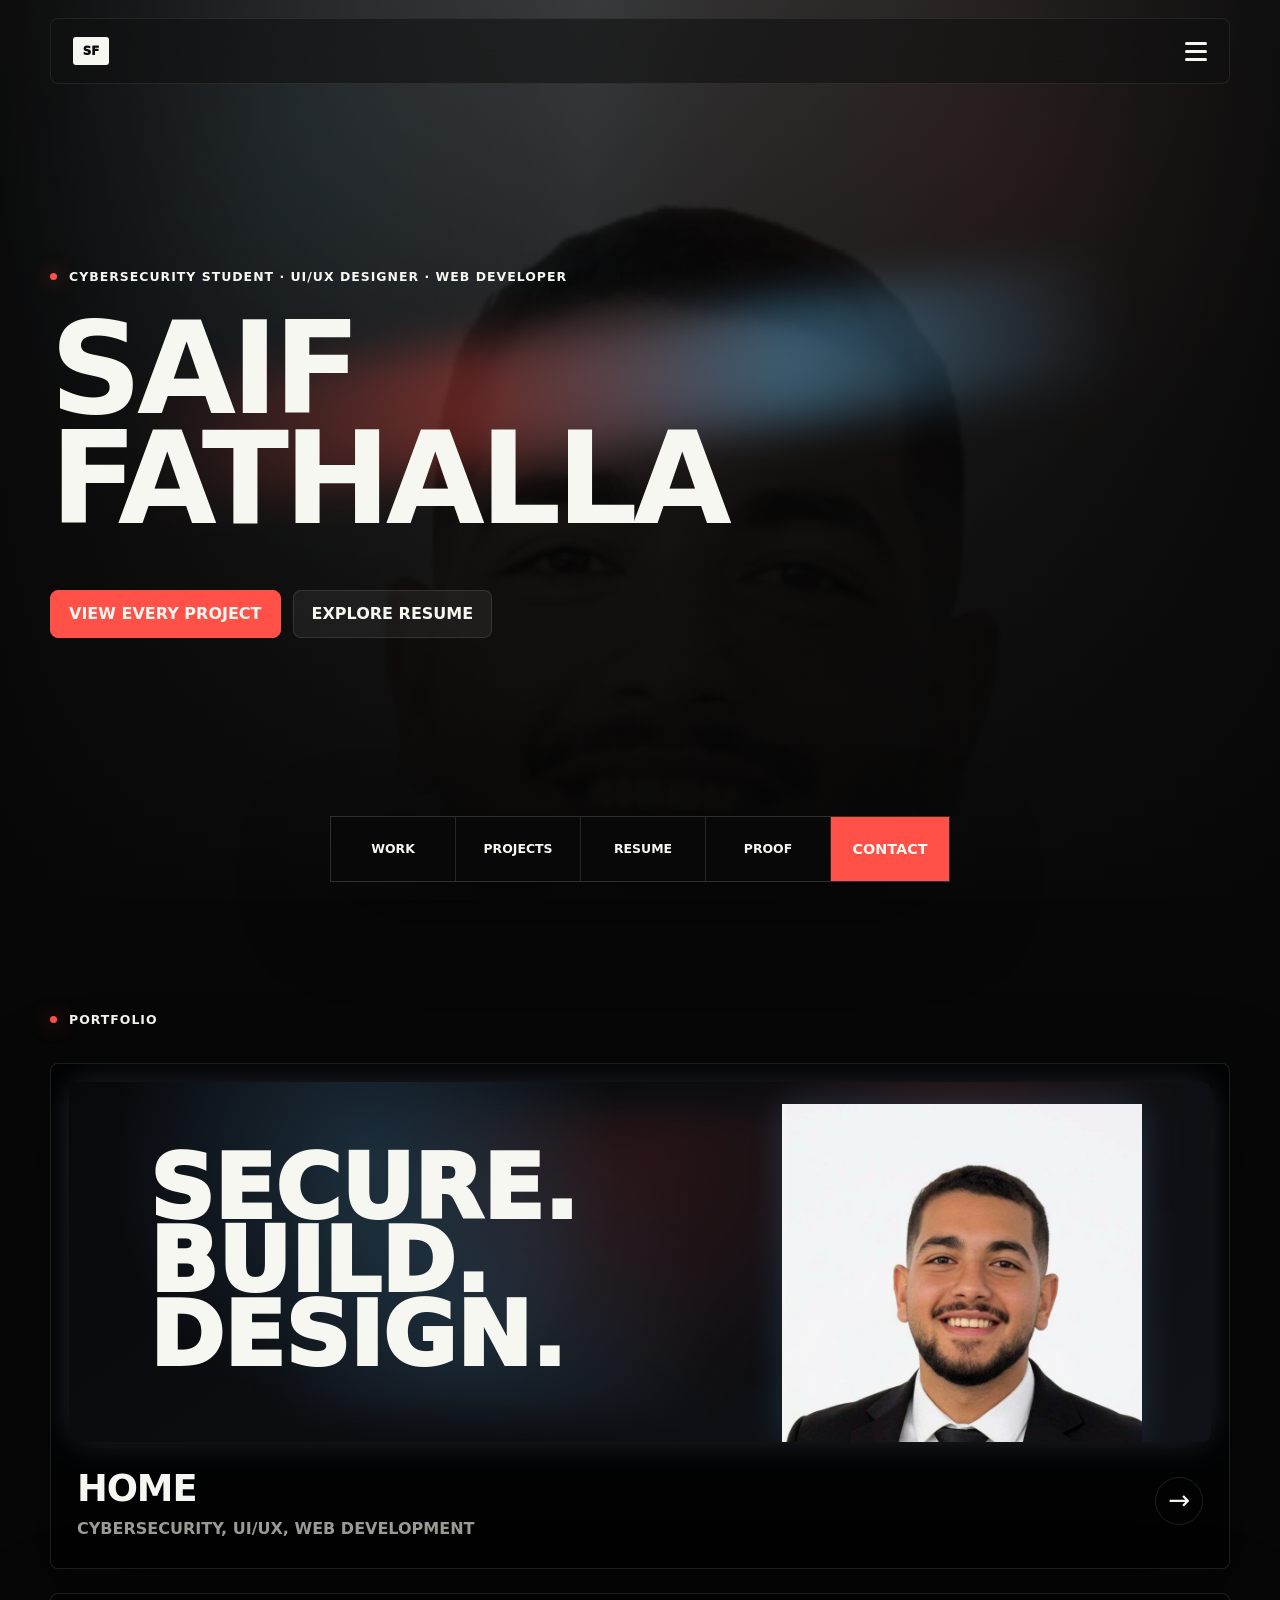
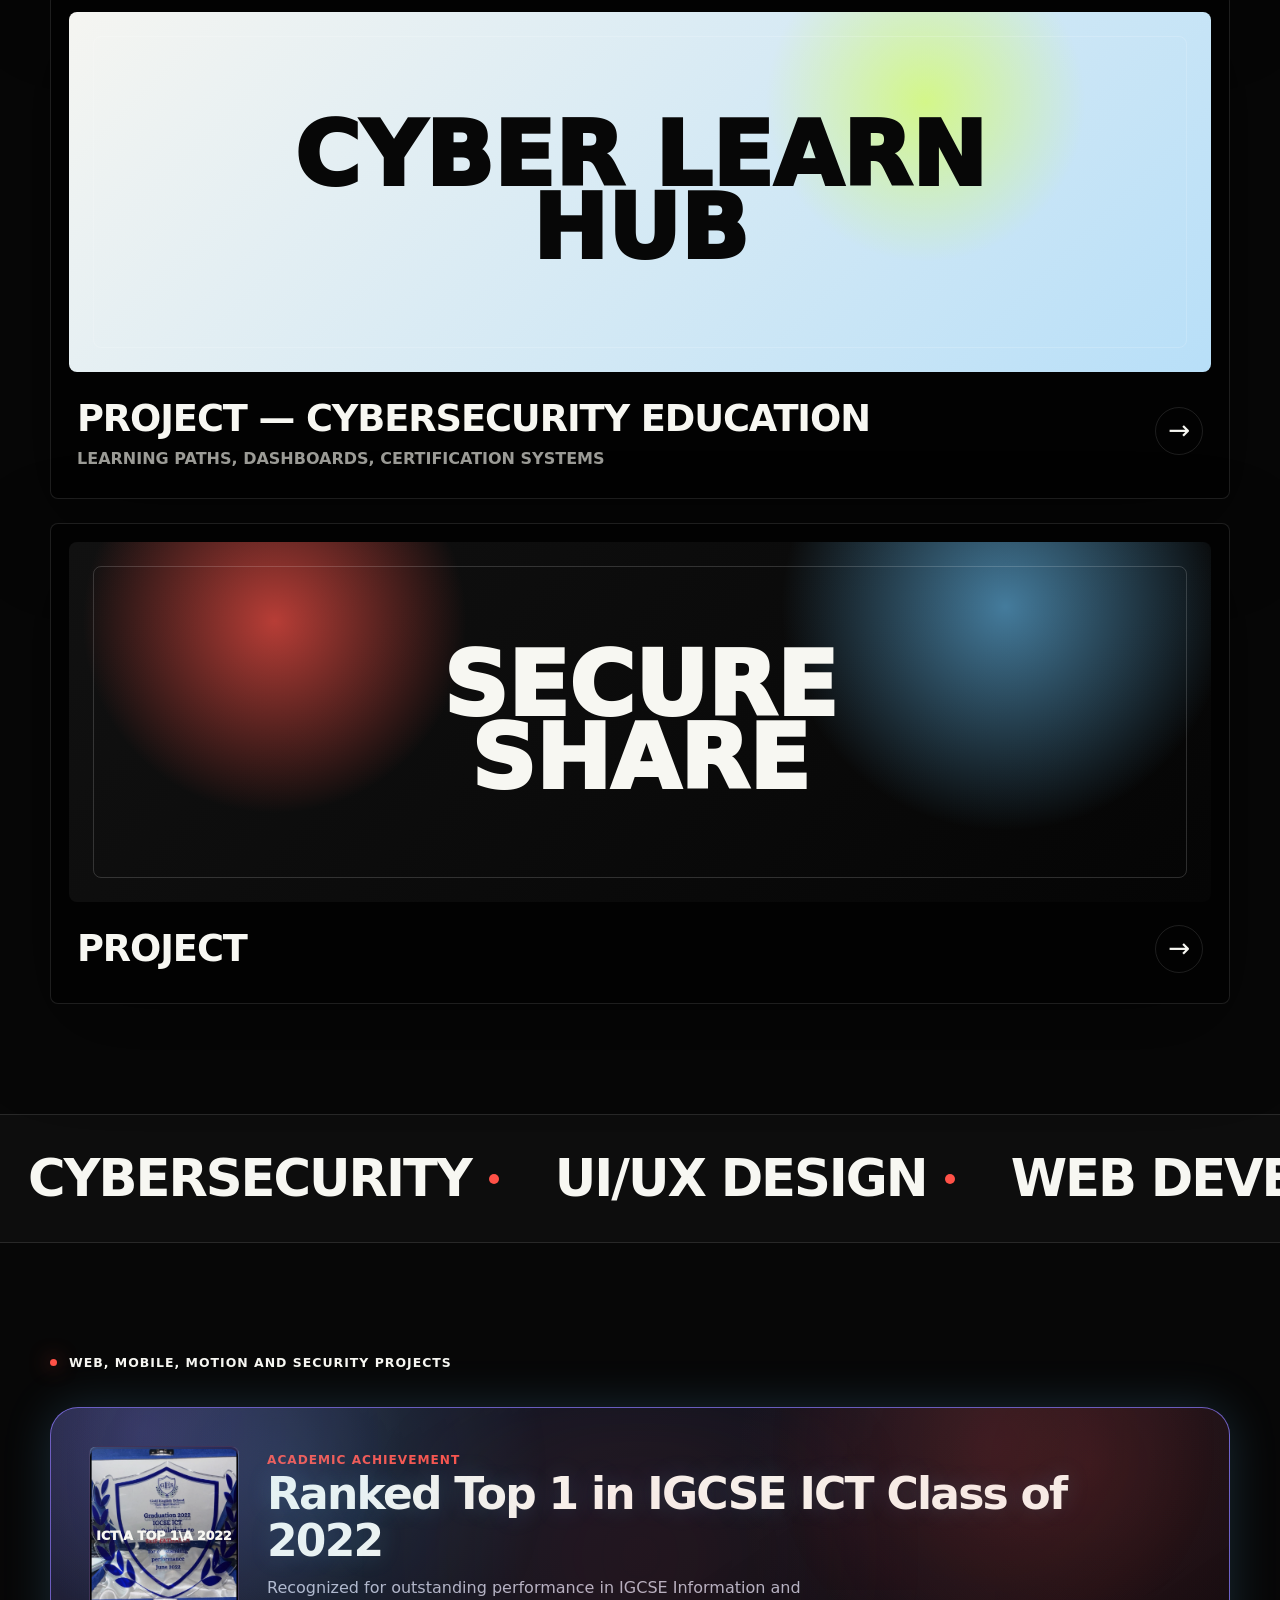
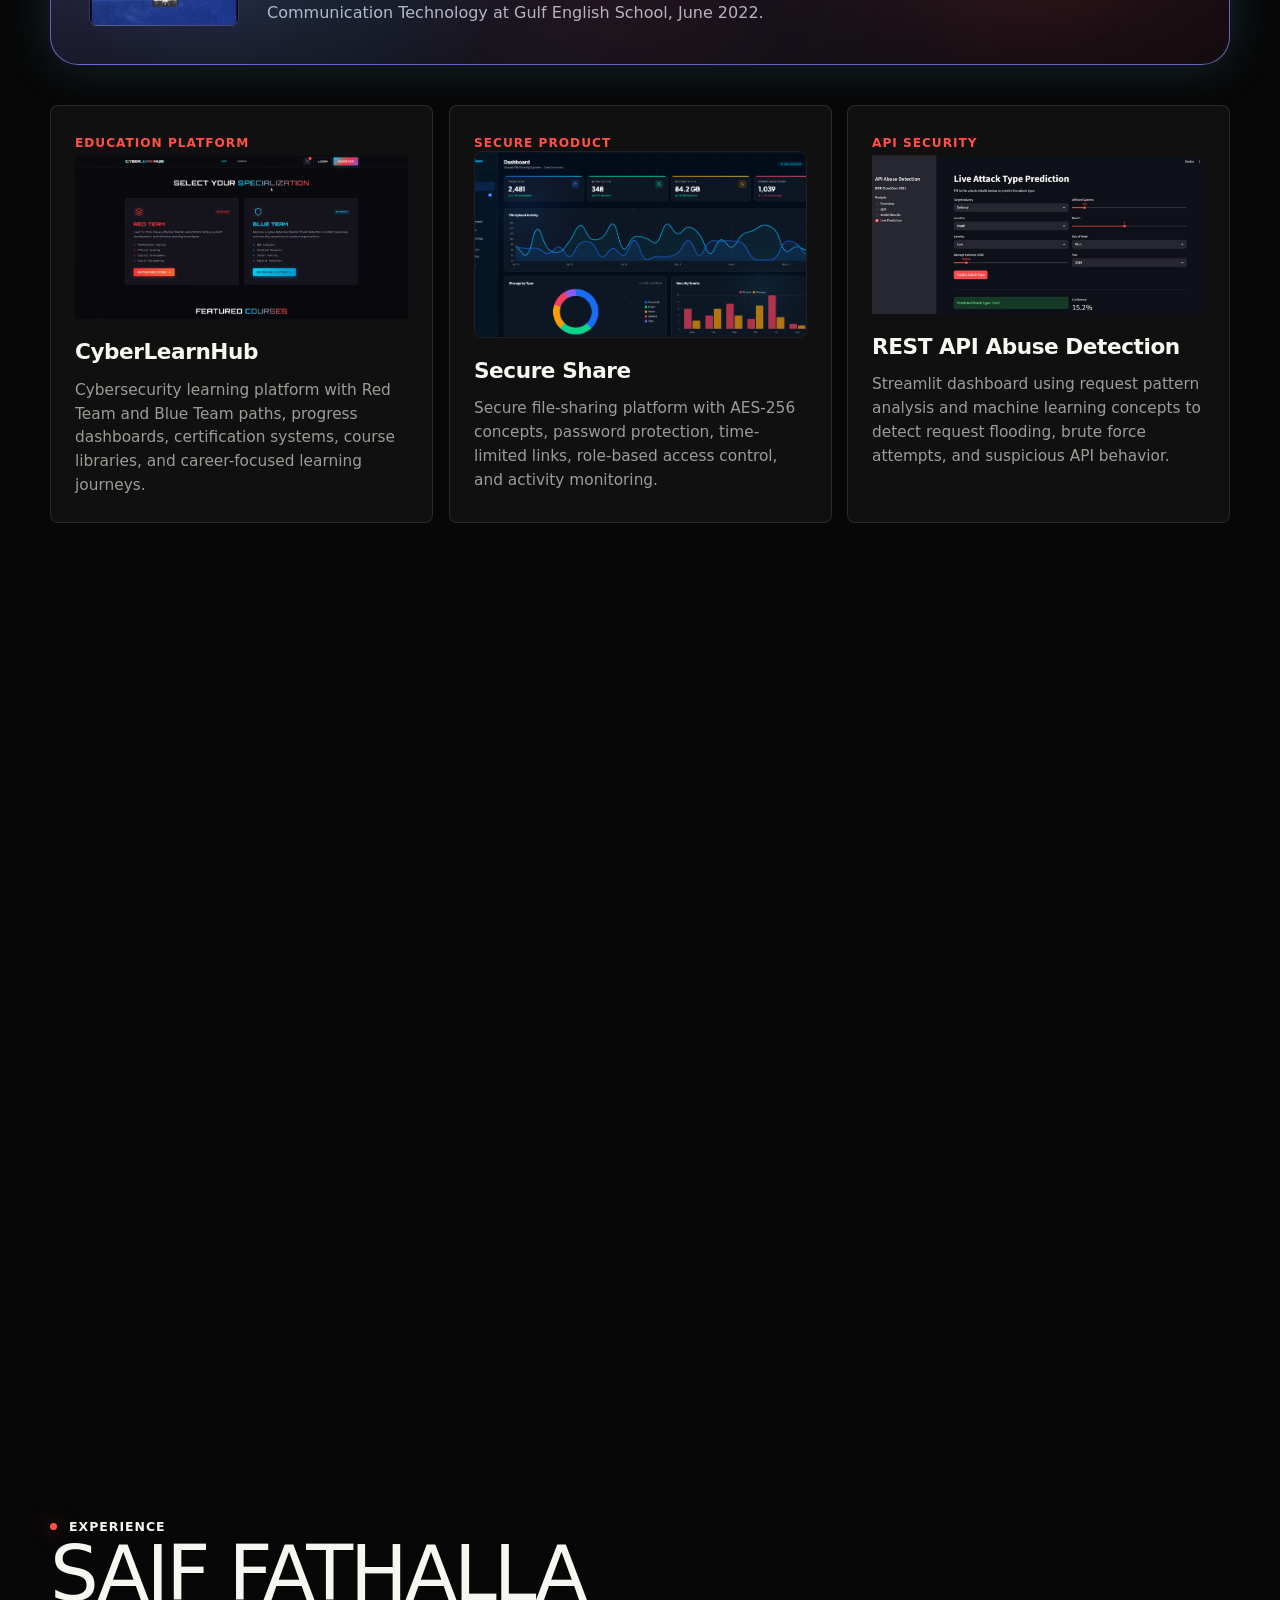
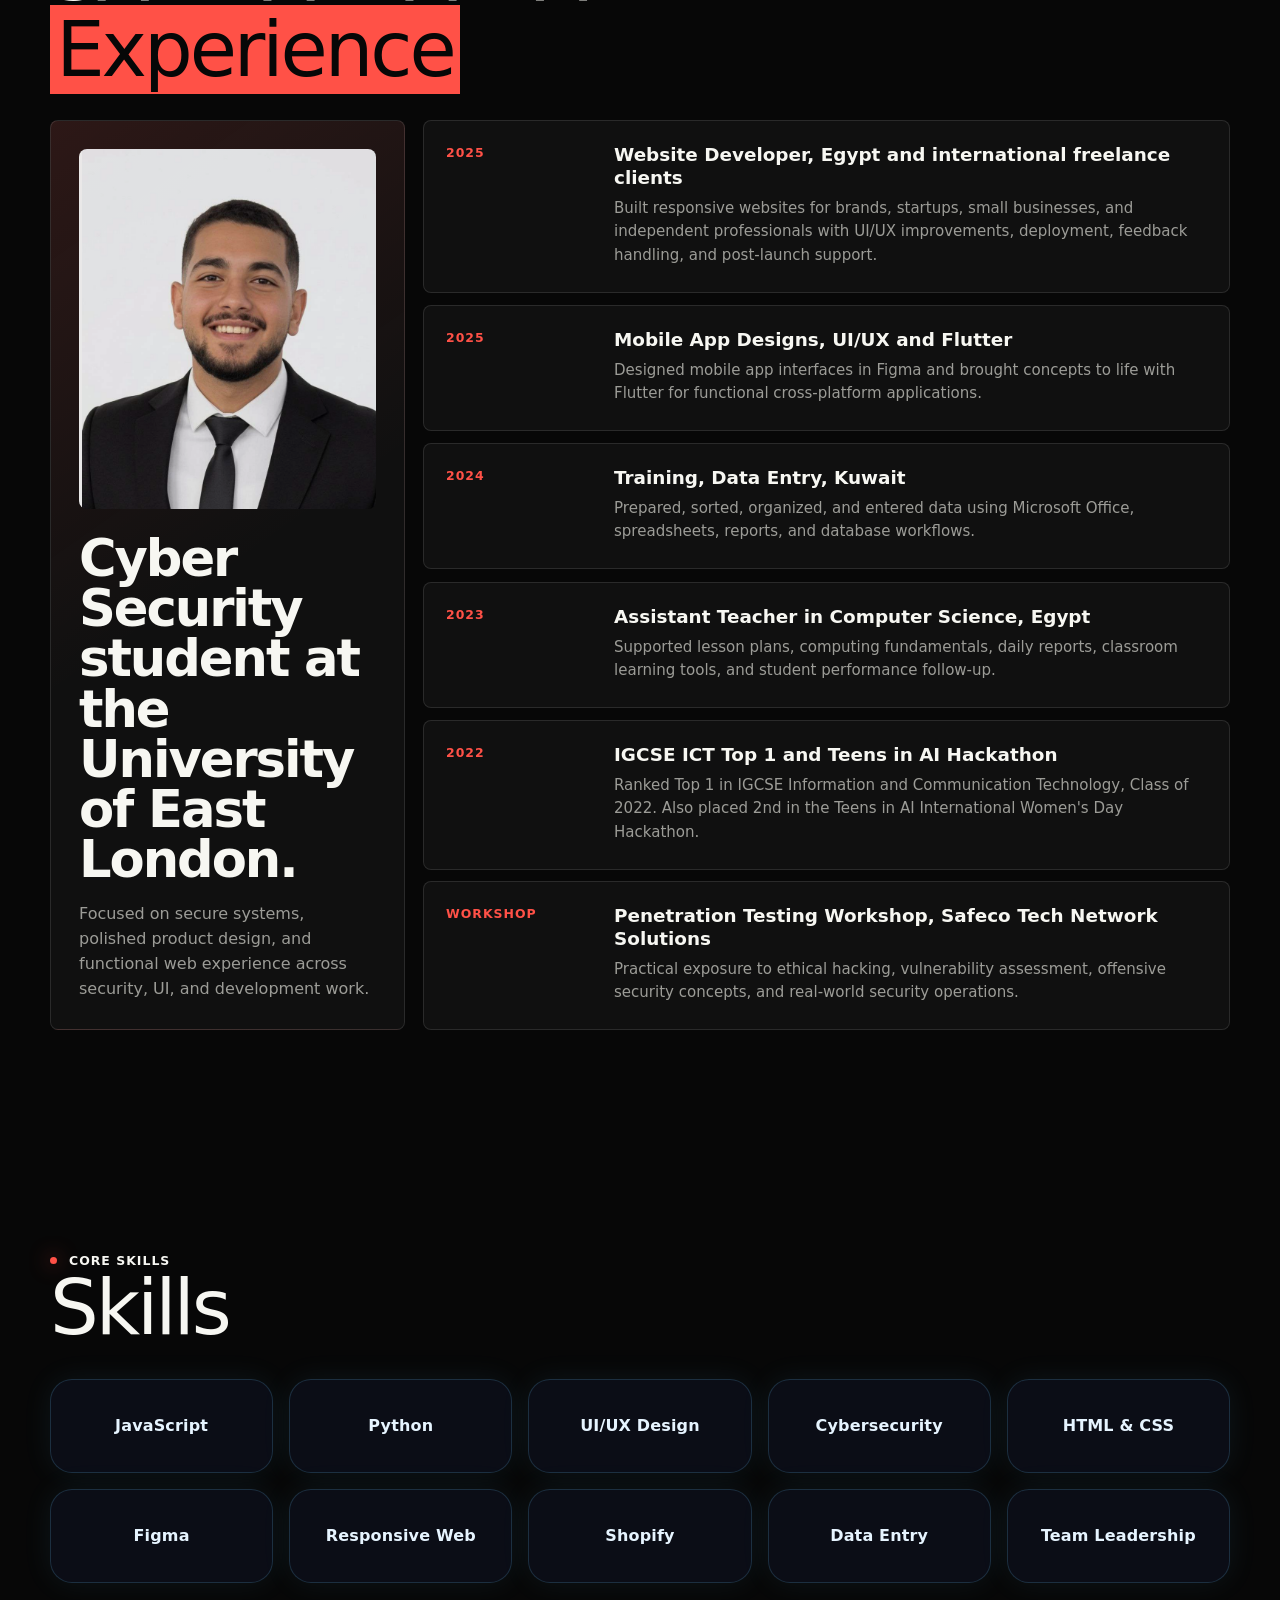
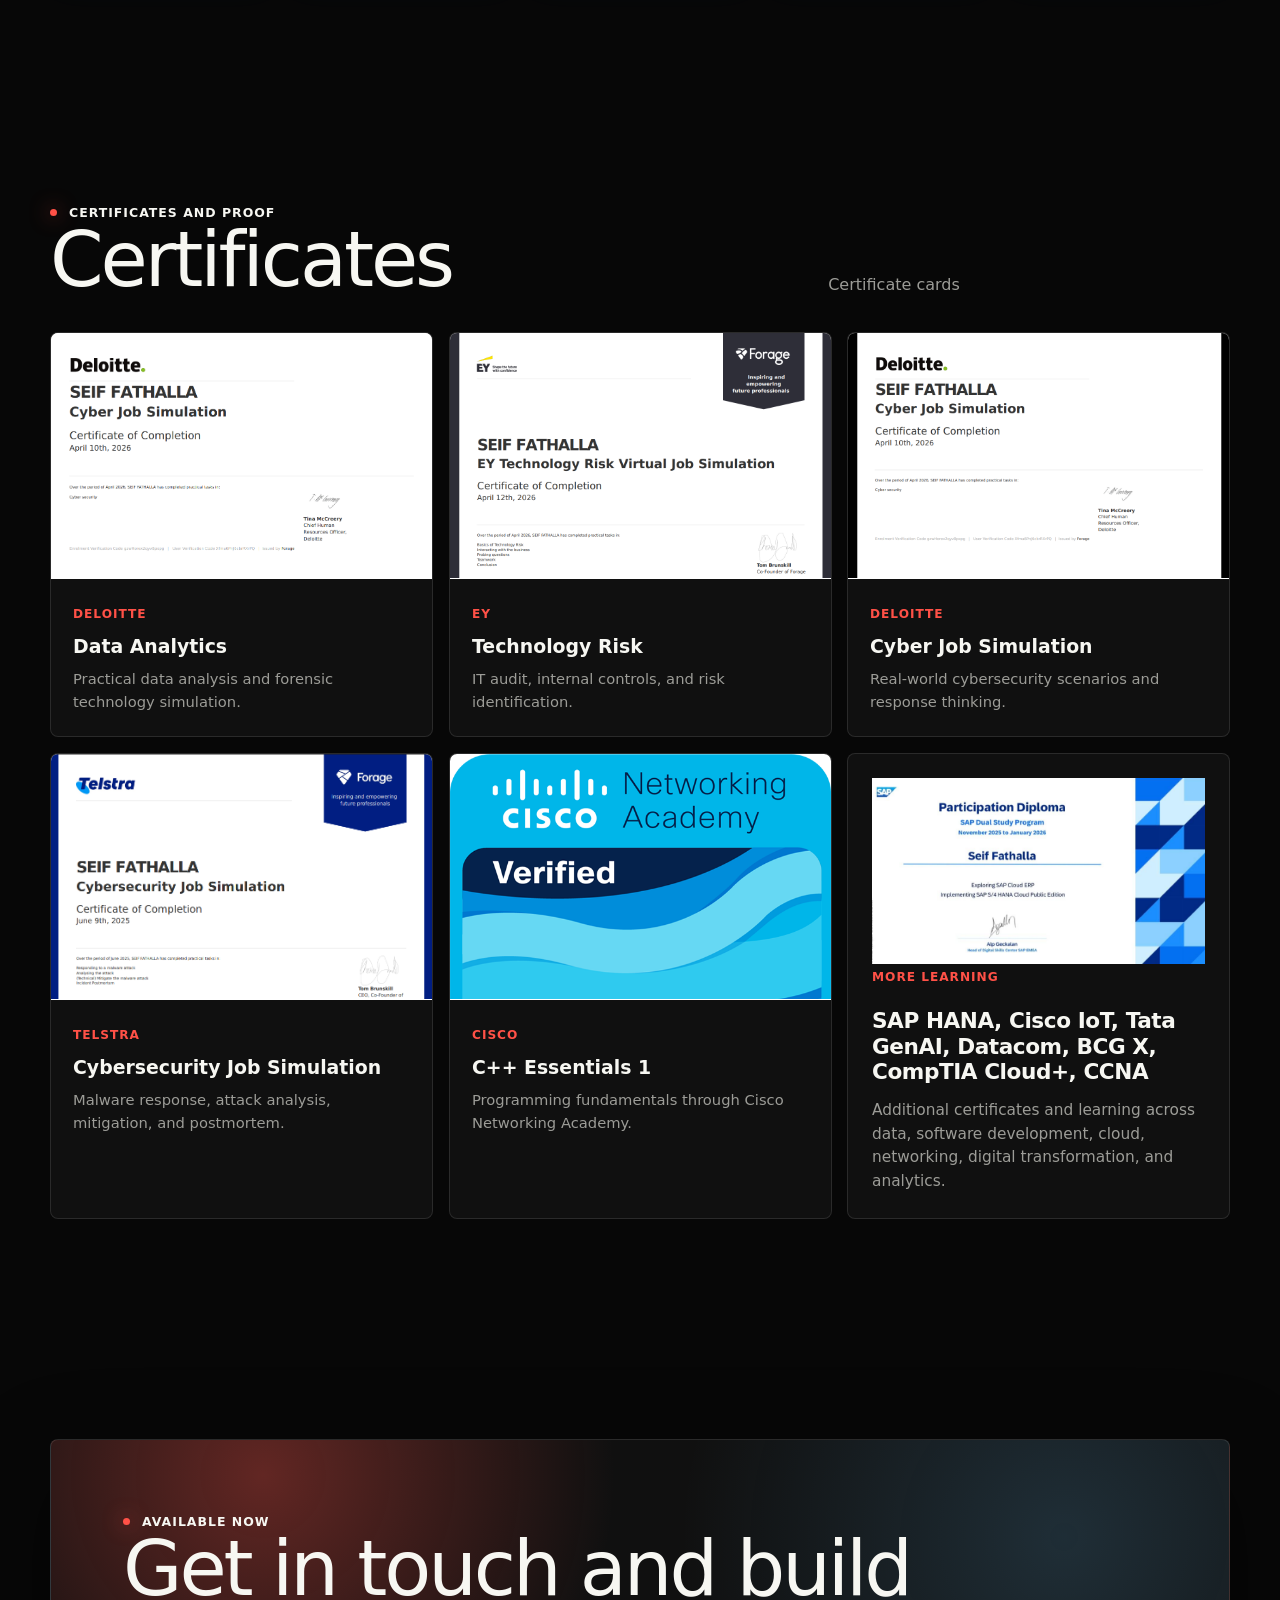
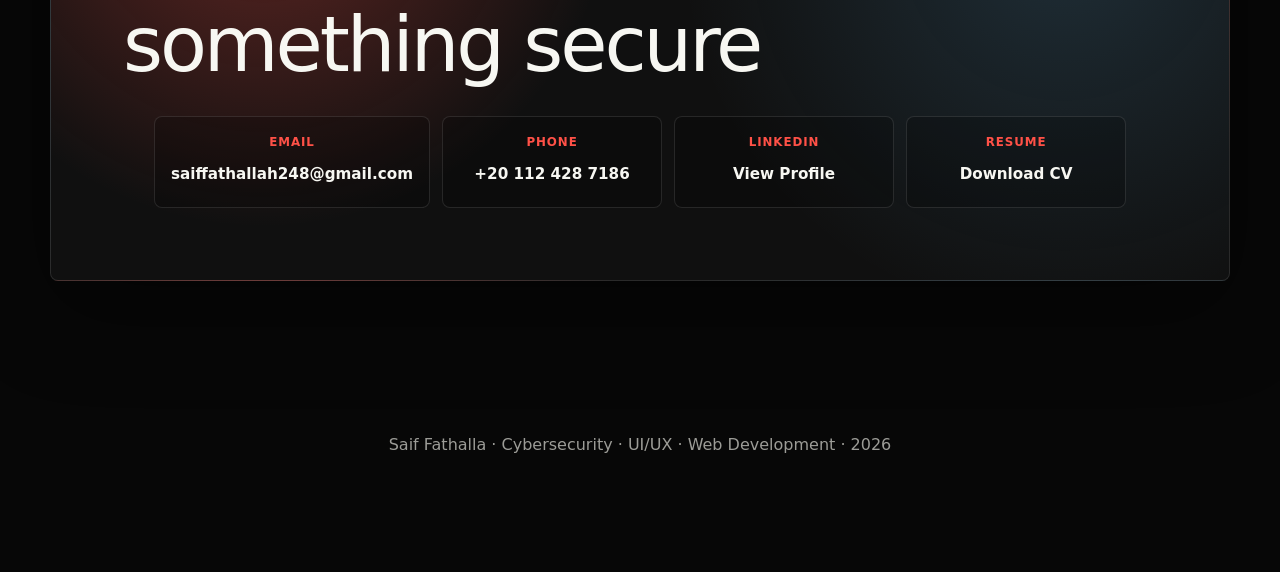
==== commit f542b1b0: "Add CV download link to contact section; fix broken CSS nesting Co-Authored-By: Claude Sonnet 4.6 <n" ====
--- a/index.html
+++ b/index.html
@@ -1047,6 +1047,18 @@
         padding: 18px;
       }
 
+      .award-thumb img {
+        position: static;
+        width: auto;
+        height: auto;
+        max-width: 70%;
+        max-height: 70%;
+        display: block;
+        margin: 0 auto;
+        object-fit: contain;
+        transform: none;
+      }
+
       .tile h3 {
         font-size: 1.15rem;
         overflow-wrap: anywhere;
@@ -1144,8 +1156,8 @@
       <div class="shell">
         <div class="section-head">
           <div>
-            <span class="eyebrow">Premium portfolio experience</span>
-            <h2>Visual storytelling built for <span class="mark-text">impact</span>.</h2>
+            <span class="eyebrow">Portfolio</span>
+      
           </div>
           <p class="section-note">
           </p>
@@ -1202,10 +1214,10 @@
         <div class="section-head">
           <div>
             <span class="eyebrow">Web, mobile, motion and security projects</span>
-            <h2>Every project section rebuilt as a <span class="mark-text">showcase panel</span>.</h2>
+           
           </div>
           <p class="section-note">
-            The projects below use your latest CV details: CyberLearnHub, Secure Share, REST API abuse detection, construction management, Rotaract GMC, freelance work, and AI accessibility.
+            
           </p>
         </div>
 
@@ -1289,7 +1301,7 @@
         <div class="section-head">
           <div>
             <span class="eyebrow">Experience</span>
-            <h2>SAIF FATHALLA <span class="mark-text">Experience</span>, training, and achievements.</h2>
+            <h2>SAIF FATHALLA <span class="mark-text">Experience</span></h2>
           </div>
           <p class="section-note">
           
@@ -1356,7 +1368,7 @@
         <div class="section-head">
           <div>
             <span class="eyebrow">Core skills</span>
-            <h2>Technical and professional <span class="mark-text">skills</span>.</h2>
+            <h2>Skills</h2>
           </div>
           <p class="section-note">
             
@@ -1445,12 +1457,12 @@
       <div class="shell">
         <div class="cta reveal">
           <span class="eyebrow">Available now</span>
-          <h2>Get in touch and build something secure, polished, and impossible to ignore.</h2>
+          <h2>Get in touch and build something secure</h2>
           <div class="contact-links">
             <a href="mailto:saiffathallah248@gmail.com"><span>Email</span><strong>saiffathallah248@gmail.com</strong></a>
             <a href="tel:+201124287186"><span>Phone</span><strong>+20 112 428 7186</strong></a>
             <a href="https://www.linkedin.com/in/saif-fathallah-775a0034b" target="_blank" rel="noreferrer"><span>LinkedIn</span><strong>View Profile</strong></a>
-            
+            <a href="Saif Fathalla CV..pdf" download><span>Resume</span><strong>Download CV</strong></a>
           </div>
         </div>
       </div>
